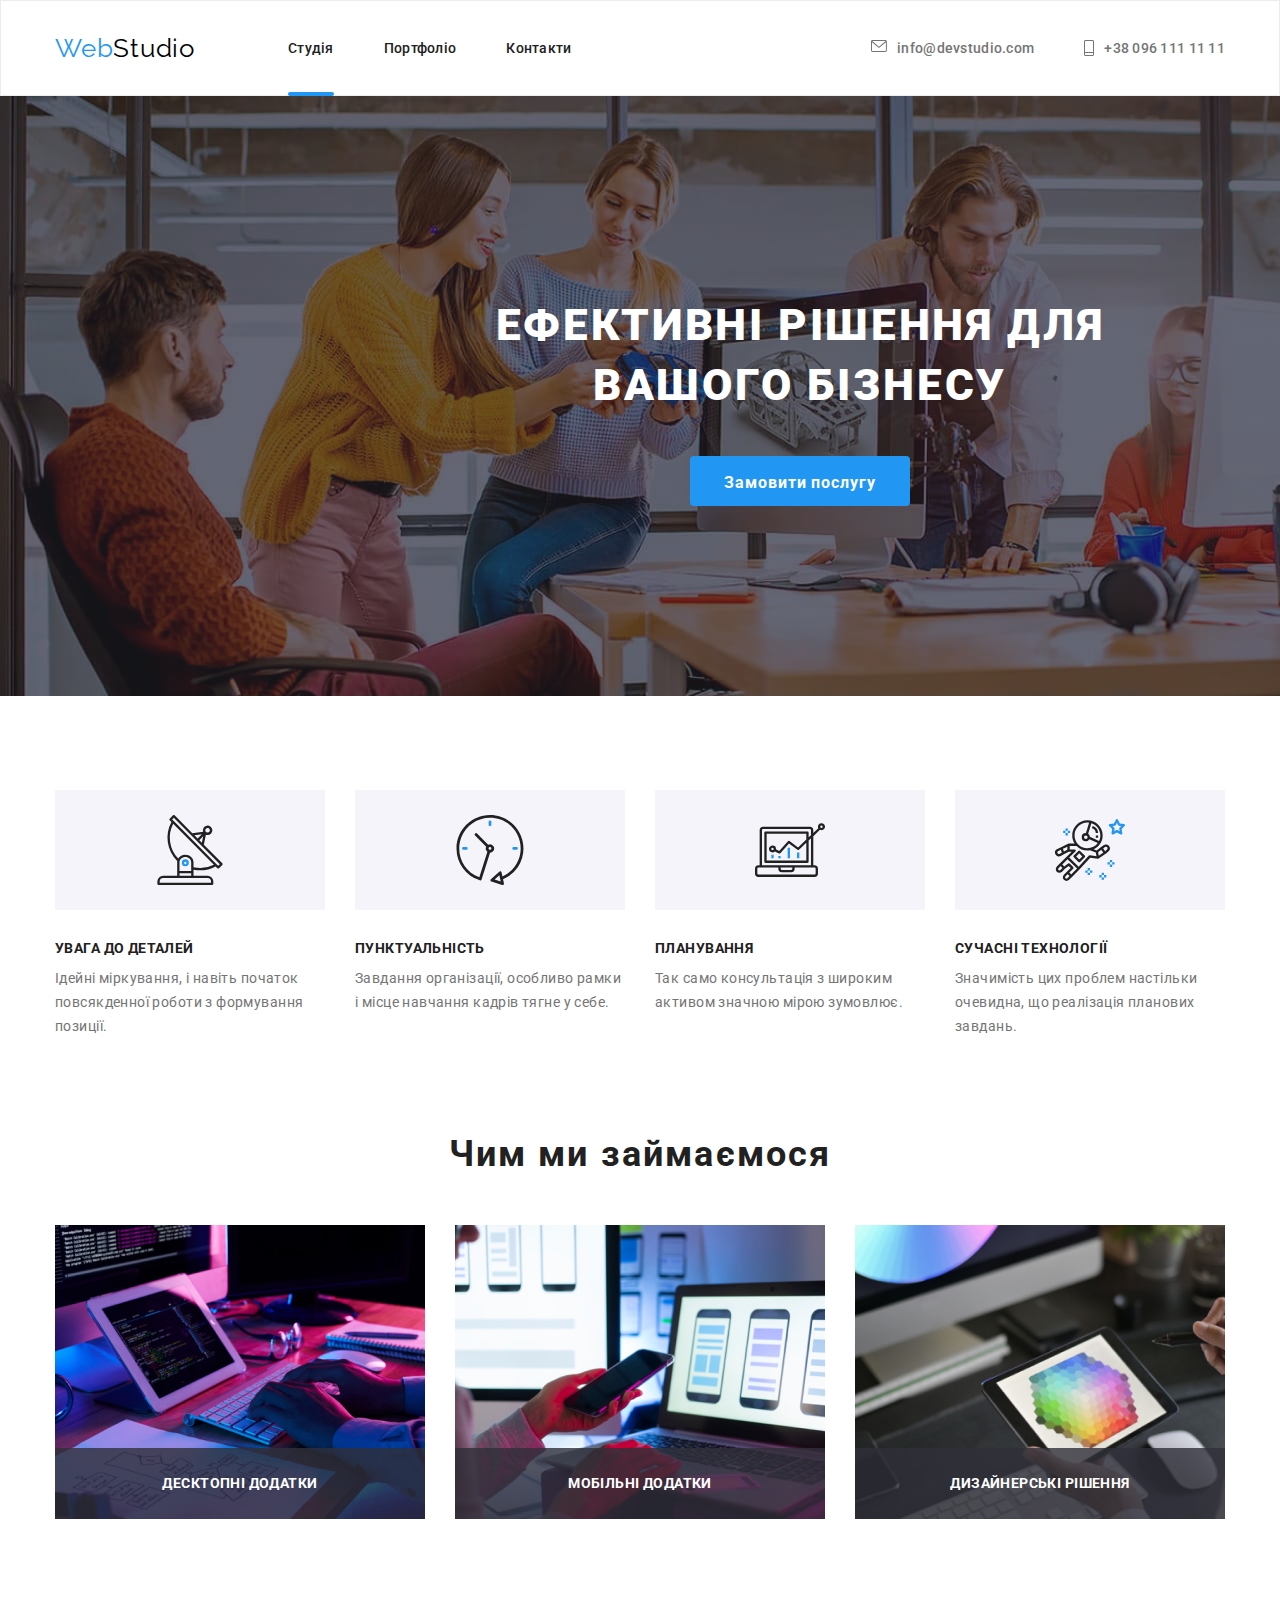
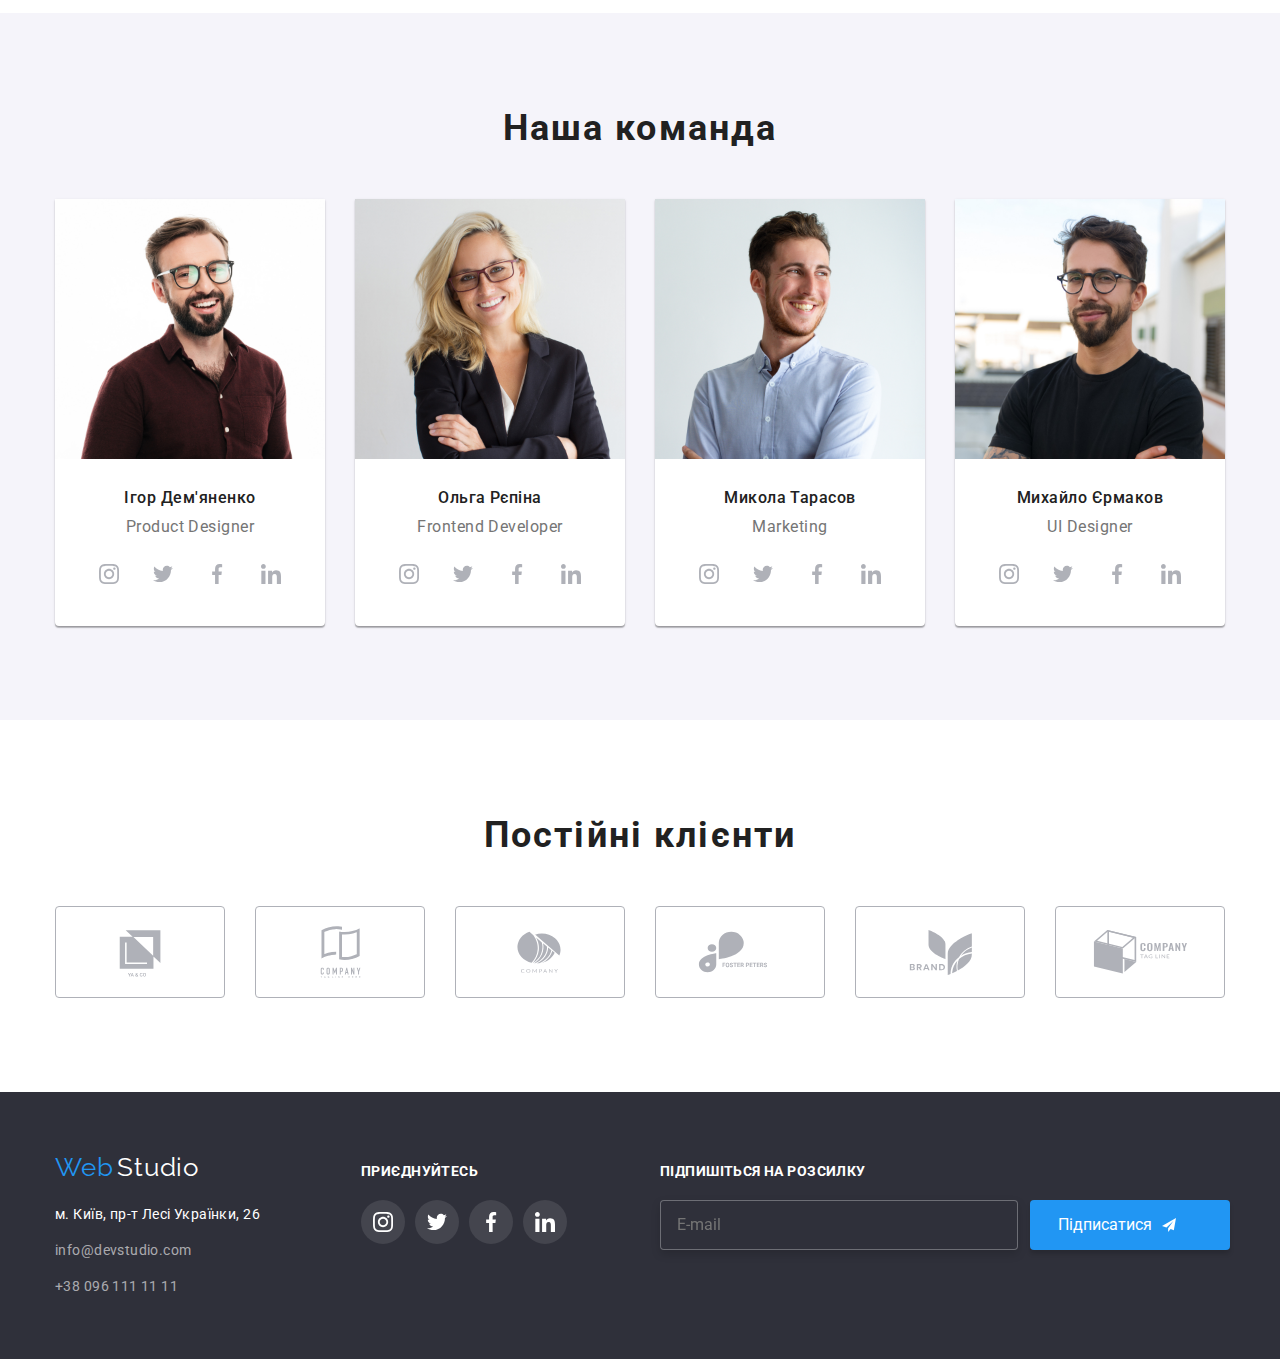
==== index.html @ b342662a "dz" ====
<!DOCTYPE html>
<html lang="uk">
<head>
    <meta charset="UTF-8">
    <meta http-equiv="X-UA-Compatible" content="IE=edge">
    <meta name="viewport" content="width=device-width, initial-scale=1.0">
    <link rel="preconnect" href="https://fonts.googleapis.com">
    <link rel="preconnect" href="https://fonts.gstatic.com" crossorigin>
    <link href="https://fonts.googleapis.com/css2?family=Raleway:wght@700&family=Roboto:wght@400;500;700;900&display=swap" rel="stylesheet">
    <link rel="stylesheet"
    href="https://cdnjs.cloudflare.com/ajax/libs/modern-normalize/1.0.0/modern-normalize.min.css"/>
    <link rel="stylesheet" href="./css/styles.css">
    <title> Document </title>
    <link rel="stylesheet" href="./css/styles.css">
</head>
<body>
    <header class="page-header">
        <div class="container">
            <div class="header-container">
        <nav class="header-nav">
        <div class="logo">
        <a href="./index.html" class="logo-w">Web</a>
        <a href="./index.html" class="logo-st">Studio</a>
        </div>

        <ul class="site-nav-list">
            <li class=""> <a href="./index.html" class="link current">Студія</a></li>
            <li> <a href="./portfolio.html" class="link">Портфоліо</a></li>
            <li> <a href="" class="link">Контакти</a></li>
        </ul>
        </nav>
        <ul class="contact-nav-list">
            <li><a href="mailto:info@devstudio.com" class="link-mail">
                <svg class="icon" width="16" height="12">
                    <use href="./images/icons.svg#mail"></use>
                </svg>
                info@devstudio.com</a>
            </li>
            <li><a href="tel:+380961111111" class="link-tel">
                <svg class="icon" width="10" height="16">
                    <use href="./images/icons.svg#tel"></use>
                </svg>
                +38 096 111 11 11 </a>
            </li>
        </ul>
        </div>
        </div>
    </header>
    <main>
        <section class="hero">
            <div class="container">      
            <h1 class="title">Ефективні рішення для вашого бізнесу</h1>  
            <button data-modal-open type="button"  class="button">Замовити послугу</button>
            </div>
        </section>
        <section class="section-features">
            <div class="container">
            <h2 class="visually-hidden"> Особливості </h2>
            <ul class="list">
                <li class="features-list icon-attention"> 
                    <h3 class="features-title ">Увага до деталей</h3>
                    <p class="features-paragraph">
                        Ідейні міркування, і навіть початок повсякденної роботи з формування позиції.
                    </p>
                </li>
                <li class="features-list icon-punctuality">
                    <h3 class="features-title">Пунктуальність</h3>
                    <p class="features-paragraph">
                        Завдання організації, особливо рамки і місце навчання кадрів тягне у себе.
                    </p>
                </li>
                <li class="features-list icon-planning"> 
                    <h3 class="features-title">Планування</h3>
                    <p class="features-paragraph">
                        Так само консультація з широким активом значною мірою зумовлює.
                    </p>
                </li>
                <li class="features-list icon-technology">
                    <h3 class="features-title">Сучасні технології</h3> 
                    <p class="features-paragraph">
                        Значимість цих проблем настільки очевидна, що реалізація планових завдань.
                    </p>
                </li>
            </ul>
            </div> 
        </section>
        <section class="section-features-title">
            <div class="container"> 
            <h2 class="section-title"> Чим ми займаємося</h2>
            <ul class="list">
                <li class="features-img">
                    <img src="./images/img1.png" alt="фото1" width="370" />
                <P class="features-text">Десктопні додатки</P>
                </li>
                <li class="features-img">
                    <img src="./images/img2.png" alt="фото2" width="370" />
                
                <P class="features-text">Мобільні додатки</P></li>
                <li class="features-img">
                    <img src="./images/img3.png" alt="фото3" width="370" />
                <P class="features-text">Дизайнерські рішення</P>                </li>
                </ul>
            </div>
        </section>
        <section class="section-team">
            <div class="container">  
            <h2 class="section-title">Наша команда</h2>
            <ul class="list">
                <li class="img-team">
                    <img src="./images/img4.jpg" alt="фото" width="270"/>
                    <div class="image">   
                        <h3 class="name-title"> Ігор Дем'яненко </h3>
                        <p class="name-paragraph">Product Designer</p>
                    </div>
                    <div>
                    <ul class="social">
                        <li class="social-item">
                            <a class="social-link link" href="#"> 
                            <svg class="social-icon" width="20" height="20">
                                <use href="./images/icons.svg#instagram"></use>
                            </svg>
                            </a>
                        </li>
                        <li class="social-item">
                            <a class="social-link link" href="#"> 
                            <svg class="social-icon" width="20" height="20">
                                <use href="./images/icons.svg#twitter"></use>
                            </svg>
                            </a>
                        </li>
                        <li class="social-item">
                            <a class="social-link link" href="#"> 
                            <svg class="social-icon" width="20" height="20">
                                <use href="./images/icons.svg#facebook"></use>
                            </svg>
                            </a>
                        </li>
                        <li class="social-item">
                            <a class="social-link link" href="#"> 
                            <svg class="social-icon" width="20" height="20">
                                <use href="./images/icons.svg#linkedin"></use>
                            </svg>
                            </a>
                        </li>
                    </ul>
                    </div>
                </li>
                <li class="img-team">
                    <img src="./images/img5.jpg" alt="фото" width="270"/>
                    <div class="image">    
                        <h3 class="name-title"> Ольга Рєпіна </h3>
                        <p class="name-paragraph">Frontend Developer</p>
                    </div>
                    <div>
                        <ul class="social">
                            <li class="social-item">
                                <a class="social-link link" href="#"> 
                                <svg class="social-icon" width="20" height="20">
                                    <use href="./images/icons.svg#instagram"></use>
                                </svg>
                                </a>
                            </li>
                            <li class="social-item">
                                <a class="social-link link" href="#"> 
                                <svg class="social-icon" width="20" height="20">
                                    <use href="./images/icons.svg#twitter"></use>
                                </svg>
                                </a>
                            </li>
                            <li class="social-item">
                                <a class="social-link link" href="#"> 
                                <svg class="social-icon" width="20" height="20">
                                    <use href="./images/icons.svg#facebook"></use>
                                </svg>
                                </a>
                            </li>
                            <li class="social-item">
                                <a class="social-link link" href="#"> 
                                <svg class="social-icon" width="20" height="20">
                                    <use href="./images/icons.svg#linkedin"></use>
                                </svg>
                                </a>
                            </li>
                        </ul>
                    </div>
                    </li>
                
                <li class="img-team">
                    <img src="./images/img6.jpg" alt="фото" width="270"/>
                    <div class="image">    
                        <h3 class="name-title"> Микола Тарасов </h3>
                        <p class="name-paragraph"> Marketing </p>
                    </div>
                    <div>
                        <ul class="social">
                            <li class="social-item">
                                <a class="social-link link" href="#"> 
                                <svg class="social-icon" width="20" height="20">
                                    <use href="./images/icons.svg#instagram"></use>
                                </svg>
                                </a>
                            </li>
                            <li class="social-item">
                                <a class="social-link link" href="#"> 
                                <svg class="social-icon" width="20" height="20">
                                    <use href="./images/icons.svg#twitter"></use>
                                </svg>
                                </a>
                            </li>
                            <li class="social-item">
                                <a class="social-link link" href="#"> 
                                <svg class="social-icon" width="20" height="20">
                                    <use href="./images/icons.svg#facebook"></use>
                                </svg>
                                </a>
                            </li>
                            <li class="social-item">
                                <a class="social-link link" href="#"> 
                                <svg class="social-icon" width="20" height="20">
                                    <use href="./images/icons.svg#linkedin"></use>
                                </svg>
                                </a>
                            </li>
                        </ul>
                    </div>
                    </li>
                
                <li class="img-team">
                    <img src="./images/img7.jpg" alt="фото" width="270"/>
                    <div class="image">     
                        <h3 class="name-title"> Михайло Єрмаков </h3>
                        <p class="name-paragraph"> UI Designer </p>
                    </div>
                    <div>
                        <ul class="social">
                            <li class="social-item">
                                <a class="social-link link" href="#"> 
                                <svg class="social-icon" width="20" height="20">
                                    <use href="./images/icons.svg#instagram"></use>
                                </svg>
                                </a>
                            </li>
                            <li class="social-item">
                                <a class="social-link link" href="#"> 
                                <svg class="social-icon" width="20" height="20">
                                    <use href="./images/icons.svg#twitter"></use>
                                </svg>
                                </a>
                            </li>
                            <li class="social-item">
                                <a class="social-link link" href="#"> 
                                <svg class="social-icon" width="20" height="20">
                                    <use href="./images/icons.svg#facebook"></use>
                                </svg>
                                </a>
                            </li>
                            <li class="social-item">
                                <a class="social-link link" href="#"> 
                                <svg class="social-icon" width="20" height="20">
                                    <use href="./images/icons.svg#linkedin"></use>
                                </svg>
                                </a>
                            </li>
                        </ul>
                    </div>
                    </li>
                
            </ul>
            </div>
        </section>
        <section class="section-client"> 
            <div class="container">
            <h2 class="section-title">Постійні клієнти</h2>
            <ul class="client-list">
                <li class="client-item"> 
                    <a class="client-link" href="#"> 
                    <svg class="client-icon" width="106" height="60"> 
                        <use href="./images/icons.svg#client1"></use>
                    </svg> 
                    </a>
                 </li>
                <li class="client-item"> 
                    <a class="client-link" href="#"> 
                    <svg class="client-icon" width="106" height="60"> 
                        <use href="./images/icons.svg#client2"></use>
                    </svg>
                    </a>
                </li>
                <li class="client-item"> 
                    <a class="client-link" href="#"> 
                    <svg class="client-icon" width="106" height="60"> 
                        <use href="./images/icons.svg#client3"></use>
                    </svg>
                    </a>
                </li>
                <li class="client-item"> 
                    <a class="client-link" href="#"> 
                    <svg class="client-icon" width="106" height="60"> 
                        <use href="./images/icons.svg#client4"></use>
                    </svg>
                    </a>
                </li>
                <li class="client-item"> 
                    <a class="client-link" href="#"> 
                    <svg class="client-icon" width="106" height="60"> 
                        <use href="./images/icons.svg#client5"></use>
                    </svg>
                    </a>
                </li>
                <li class="client-item">
                    <a class="client-link" href="#"> 
                    <svg class="client-icon" width="106" height="60"> 
                        <use href="./images/icons.svg#client6"></use>
                    </svg>
                    </a>
                </li>
            </ul>
            </div>
        </section>
        
        
    </main>
    <footer class="footer">
    <div class="footer-container container">
        <div class="info"> 
        <a href="./index.html" class="logo-w">Web</a>
        <a href="./index.html" class="logo-footer">Studio</a>
        <address>
            <ul class="footer-site-nav-list">
                <li> <a class="contact-address" href="https://goo.gl/maps/CPtrU1FHBa2aNyZL9" 
                    target="_blank" rel="noopener norewferrer nofollo">
                    м. Київ, пр-т Лесі Українки, 26</a></li>
                <li class="footer-contact"> <a class="contact" href="mailto:info@devstudio.com">info@devstudio.com </a></li>
                <li class="footer-contact"> <a class="contact" href="tel:+380961111111">+38 096 111 11 11 </a></li>
            </ul> 
        </address>
        </div> 
        <div class="footer-box">
            <h3 class="footer-title">Приєднуйтесь</h3>
            <ul class="footer-social">
                <li class="social-item">
                    <a class="footer-social-link link" href="#"> 
                    <svg class="footer-social-icon" width="20" height="20">
                        <use href="./images/icons.svg#instagram"></use>
                    </svg>
                    </a>
                </li>
                <li class="social-item">
                    <a class="footer-social-link link" href="#"> 
                    <svg class="footer-social-icon" width="20" height="20">
                        <use href="./images/icons.svg#twitter"></use>
                    </svg>
                    </a>
                </li>
                <li class="social-item">
                    <a class="footer-social-link link" href="#"> 
                    <svg class="footer-social-icon" width="20" height="20">
                        <use href="./images/icons.svg#facebook"></use>
                    </svg>
                    </a>
                </li>
                <li class="social-item">
                    <a class="footer-social-link link" href="#"> 
                    <svg class="footer-social-icon" width="20" height="20">
                        <use href="./images/icons.svg#linkedin"></use>
                    </svg>
                    </a>
                </li>
            </ul>
        </div>
    <div class="footer-shell">
        <h3 class="footer-title">Підпишіться на розсилку</h3>
        <form class="footer-form">
            <input type="email" name="user_email" class="footer-form-input" placeholder="E-mail">
            <button type="submit" class="footer-form-submit">Підписатися
                <svg class="icon-send" width="24" height="24" >
                    <use href="./images/icons.svg#icon-send"></use>
                </svg>
            </button>
        </form>
    </div>
    </div>
    </footer>
<div class="backdrop is-hidden" data-modal>
    <div class="modal">
        <button class="button-modal" type="button" data-modal-close>
            <svg class="icon-close" width="30" height="30">
            <use href="./images/icons.svg#close"></use>
            </svg>
        </button>
        <form class="modal-form" >
        <span class="feedback-form">Залиште свої дані, ми вам передзвонимо</span>
            <label class="modal-form-field"> 
                <span class="modal-form-desc">Ім'я</span>
                <span class="modal-form-wrapper">   
                <input type="text" name="user_name" class="modal-form-input" 
                required pattern="[a-zA-Zа-яА-ЯіІїЇ]+" minlength="2">
                <svg class="form-field-icon" width="18" height="18">
                    <use href="./images/icons.svg#person-form"></use> 
                </svg>
            </span>
            </label>
            <label class="modal-form-field"> 
                <span class="modal-form-desc">Телефон</span>
                <span class="modal-form-wrapper"> 
                <input type="tel" name="user_phone" class="modal-form-input" 
                required pattern="[0-9]{3}-[0-9]{3}-[0-9]{2}-[0-9]{2}"
                title="xxx-xxx-xx-xx">
                <svg class="form-field-icon" width="18" height="18">
                    <use href="./images/icons.svg#phone-form"></use> 
                </svg>
                </span>
            </label>
            <label class="modal-form-field">
                <span class="modal-form-desc">Пошта</span>
                <span class="modal-form-wrapper"> 
                <input type="email" name="user_email" class="modal-form-input">
                <svg class="form-field-icon" width="18" height="18">
                    <use href="./images/icons.svg#email-form"></use> 
                </svg>
                </span>
            </label> 
            <label class="modal-form-field">   
                <span class="modal-form-desc">Коментар</span>
                <textarea name="user_message" class="modal-form-message" 
                placeholder="Введіть текст"></textarea>
            </label> 
                <input id="accept-terms" type="checkbox" name="accept-terms" class="modal-form-check visually-hidden">
                <label for="accept-terms" class="modal-form-check-desc">Погоджуюся з розсилкою та приймаю &nbsp;<a href="" class="link-form">Умови договору</a>
                </label>
            <button type="submit" class="modal-form-submit">Відправити</button>
        </form>
    </div>
</div>

    <script src="./js/modal.js"></script>
</body>
</html>
---- css/styles.css ----
:root {
    --ptimary-text-color:#757575;
    --title-text-color:#212121;
    --accent-color: #2196F3;
    --background-header-color: #FFFFFF; 
    --logo-color: #000000; 
    --background-hero-color: #2F303A; 
    --hero-color: #FFFFFF;
    --background-features-color:#F5F5F5;
    --background-team-color:#F5F4FA;
    --icon-color:#AFB1B8;
    --header-border:#ECECEC;
    --transition-func:250ms cubic-bezier(0.4, 0, 0.2, 1);
    }
    h1, h2, h3, p {
        margin-top: 0;
    }

body {
    color:var(--ptimary-text-color);
    font-family: 'Roboto', sans-serif;
    }
.logo {
    display: flex;
    margin-right: 93px;
}    
.logo-w {
    font-family: 'Raleway', sans-serif;
    font-size: 26px;
    line-height: 1.17;
    letter-spacing: 0.03em;
    text-decoration: none;
    color: var(--accent-color); 
    }
.logo-st {
    font-family: 'Raleway', sans-serif;
    font-size: 26px;
    line-height: 1.17;
    letter-spacing: 0.03em;
    text-decoration: none;
    color:var(--logo-color);
    }
.list, .link, .link-mail, .link-tel, .site-nav-list,
.contact-nav-list, .button-list {
    display: flex;
    list-style: none;
    padding: 0;
    margin: 0;
    transition-property:color;
    transition: var(--transition-func);
    }
.link, .link-mail, .link-tel {
    text-decoration: none;
    color: inherit;
    font-weight: 500;
    font-size: 14px;
    line-height: 1.17;
    letter-spacing: 0.02em;
    }
.site-nav-list .link:hover,
.site-nav-list .link:focus {
    color: var(--accent-color); 
   
    }
.contact-nav-list .link-mail:hover,
.link-tel:hover,
.contact-nav-list .link-mail:focus,
.link-tel:focus{
    color: var(--accent-color); 
}

.link.current {
    position: relative;
    color: var(--accent-color);
}

.link.current:after {
    content: "";
    position: absolute;
    top: 52px;
    left: 0;
    background-color: var(--accent-color);
    display: block;
    width: 100%;
    height: 4px;
    border-radius: 2px;
    opacity: 1;
    transition-property: opacity;
    transition: var(--transition-func);
}
.list {
    display: flex;
    justify-content: center;
    gap: 30px;
    margin-top: 0;
    margin-bottom: 0;
}
.site-nav-list {
    display: flex;
    justify-content: center;
    flex-grow: 1;
    gap: 50px;
}
.contact-nav-list {
    display: flex;
    justify-content: flex-end;
    gap: 50px; 
}
.list-works {
    display: flex;
    flex-wrap: wrap;
    flex-basis: calc((100%-60px)/3);
    gap: 30px;
    padding: 0;
    margin: 50px 0 0 0;
    }
img {
    display: block;
    max-width: 100%;
    height: auto;
}
.page-header {
    padding: 32px 0;
    background-color:var(--background-header-color);
    border:1px solid var(--header-border);
    }
/*--------------site nav--------------*/
.site-nav-list .link {
   
    color: var(--title-text-color) ;
    }
.site-nav-list .contact-nav-list {
    display: flex;
    flex-grow: 1;
    }    
.contact-nav-list .link {
    color: var(--ptimary-text-color) ;
    }
.icon {
    fill: currentColor;
    margin-right: 10px;
}
/*-----------hero-------------*/
.header-nav {
    display: flex;
    justify-content: space-between;
    align-items: center;
}
.header-container {
    display: flex;
    justify-content: space-between;
    flex-grow: 1;
    align-items: center;
}
.container {
    width: 1200px;
    margin-left: auto;
    margin-right: auto;
    margin-top: 0;
    margin-bottom: 0;
    padding: 0 15px 0 15px;
}
.container-portfolio {
    width: 1200px;
    margin-left: auto;
    margin-right: auto;
    margin-top: 0;
    margin-bottom: 0;
    padding: 0 15px 0 15px;
}  

.hero {
    padding: 200px 0;
    background-color: var(--background-hero-color);
    color: var(--hero-color);
    text-transform: uppercase;
    text-align: center;
    width: 1600px;
    height: 600px;
    margin-left: auto;
    margin-right: auto;
    background-image: linear-gradient(to right,
    rgba(47, 48, 58, 0.4), rgba(47, 48, 58, 0.4)),
    url("../images/Img\ \(1\).jpg");
    }
.title {
    margin-top: 0;
    margin-bottom: 0;
    margin-left: auto;
    margin-right: auto;
    
    width: 696px;
    font-weight: 900;
    font-size: 44px;
    line-height: 1.36;
    letter-spacing: 0.06em;
    }
.features-img {
    position: relative;
}
.features-text {
    position: absolute;
    bottom: 0;
    margin: 0;
    padding: 27px 0;
    text-align: center;
    text-transform: uppercase;
    color: var(--hero-color);
    background-color: rgba(47, 48, 58, 0.8);
    width: 100%;
    
    font-weight: 700;
    font-size: 14px;
    line-height: 1.172;
    letter-spacing: 0.03em;
}  
.button {
    margin-top: 40px;
    border: 2px solid transparent;
    background-color: var(--accent-color);
    color: var(--hero-color);
    cursor: pointer;
    font-family: inherit;
    font-weight: 700;
    font-size: 16px;
    line-height: 1.88;
    letter-spacing: 0.06em;
    border-radius: 4px;
    padding: 10px 32px;
    min-width: 216px;
    height: 50px;
    }
.button-list {
    display: flex;
    justify-content: center;
    gap: 8px;
    margin-top: 0;
    margin-bottom: 0;
    }
.button-filter {
    
    margin: 0;
    padding: 6px 22px;
    min-width: 73px;
    background-color: var(--background-team-color);
    color: var(--title-text-color);
    border: 2px solid transparent;
    border-radius: 4px;
    cursor: pointer;
    font-family: inherit;
    font-weight: 500;
    font-size: 16px;
    line-height: 1.62; 
    letter-spacing: 0.03em; 
    transition-property: box-shadow, color, background-color;
    transition: var(--transition-func);

}   
.button-filter:hover, .button-filter:focus {
    box-shadow: 0px 3px 1px rgba(0, 0, 0, 0.1), 0px 1px 2px rgba(0, 0, 0, 0.08), 0px 2px 2px rgba(0, 0, 0, 0.12);
    border-radius: 4px;
    background-color: var(--accent-color);
    color: var(--hero-color);
}
.section-title {
    margin-bottom: 50px;
    color: var(--title-text-color);
    text-align: center;
    font-size: 36px;
    line-height: 1.17;
    letter-spacing: 0.06em;
   
    }
.section-features {
    margin: 0;
    padding: 94px 0;
  
    }
.section-features-title{
    margin: 0;
    padding: 0 0 94px 0;
   
}   
.features-title {
    margin-bottom: 0;
    color: var(--title-text-color);
    text-transform: uppercase;
    font-size: 14px;
    line-height: 1.17;
    letter-spacing: 0.03em;
    }
.features-list {
    width: 270px;
}

.features-list::before {
    display: block;
    content: "";
    height: 120px;
    margin-bottom: 30px;
    background-repeat: no-repeat;
    background-position: center;
    background-color:var(--background-team-color);
}
.icon-attention::before {
    background-image: url(../images/antenna.svg);  
}
.icon-punctuality::before {
    background-image: url(../images/clock.svg);  
}
.icon-planning::before {
    background-image: url(../images/diagram.svg);  
}
.icon-technology::before {
    background-image: url(../images/astronaut.svg);   
}
.features-paragraph {
    margin-top: 10px;
    margin-bottom: 0;
    font-size: 14px;
    line-height: 1.71;
    letter-spacing: 0.03em;
 }
.section-team {
    margin: 0;
    padding: 94px 0;
    background-color: var(--background-team-color);
 }
 .section-client {
    margin: 0;
    padding: 94px 0;
       
 }
 .img-team {
    background-color: var(--hero-color);
    box-shadow: 0px 1px 3px rgba(0, 0, 0, 0.12), 0px 1px 1px rgba(0, 0, 0, 0.14), 0px 2px 1px rgba(0, 0, 0, 0.2);
    border-radius: 0px 0px 4px 4px;
 }
.name-title {
    display: flex;
    justify-content: center;
    margin-top: 30px;
    margin-bottom: 0;
    color: var(--title-text-color);
    font-weight: 500;
    font-size: 16px;
    line-height: 1.17;
    letter-spacing: 0.03em;
    }
.name-paragraph {
    display: flex;
    justify-content: center;
    margin-top: 10px;
    margin-bottom: 0;
    font-size: 16px;
    line-height: 1.17;
    letter-spacing: 0.03em;
    }
.social {
    display: flex;
    padding: 16px 32px 30px 32px;
    gap: 10px;
    margin: 0;
    list-style: none;
}
.footer-social {
    list-style: none;
    display: flex; 
}
.social-icon .footer-social-icon {
    fill: currentColor;
}
.social-link:hover, .social-link:focus,
.footer-social-link:hover, .footer-social-link:focus {
    fill: var(--hero-color);
    background-color: var(--accent-color);
}
.social-link {
    display: flex;
    align-items: center;
    justify-content: center;
    width: 44px;
    height: 44px;
    background-color: var(--background-header-color);
    fill: var(--icon-color);
    border-radius: 50%;
    transition-property: fill, background-color;
    transition: var(--transition-func);
}
.client-list {
    display: flex;
    justify-content: center;
    align-items: center;
    list-style: none;
    margin: 0;
    padding: 0;
    gap: 30px;
}
.client-link {
    display: inline-block;
    padding: 16px 32px;
    width: 170px;
    height: 92px;
    border: 1px solid #AFB1B8;
    border-radius: 4px;
    fill:var(--icon-color) ;
    transition-property: fill;
    transition: var(--transition-func);
}
.client-link:hover, .client-link:focus {
    fill:var(--accent-color);
    border-color: var(--accent-color);
}
.client-icon {
    width: 106px; 
    height: 60px; 
 }
/*---------portfolio--------*/  
.section-portfolio {
    padding: 94px 0;
}
.works:hover {
    box-shadow: 0px 1px 1px rgba(0, 0, 0, 0.12), 0px 4px 4px rgba(0, 0, 0, 0.06), 1px 4px 6px rgba(0, 0, 0, 0.16);
}
.works {
    background:var(--hero-color);  
    border: 1px solid #EEEEEE;
    list-style: none;
    flex-basis: calc((100% - 60px) / 3);
    transition: box-shadow; 
    transition: var(--transition-func);
    
}
.works-img {
    position: relative; 
    overflow: hidden;
}
.works:hover .works-overlay{
    transform: translateY(0);
}
.works-overlay {
    position: absolute;
    top: 0;
    left: 0;
    transform: translateY(101%);
    transition: transform; 
    transition: var(--transition-func);
    width: 100%;
    height: 100%;
    padding: 63px 24px;
    color: var(--hero-color);
    background-color:rgba(33, 150, 243, 0.9);
    font-weight: 400;
    font-size: 18px;
    line-height: 1.556;
    letter-spacing: 0.03em;
}

.works-title {
    padding: 20px 24px;
}
.portfolio-title {
    margin: 0;
    color: var(--title-text-color);
    font-size: 18px;
    line-height: 2;
    letter-spacing: 0.06em;
    }
.portfolio-paragraph {
    margin-top: 4px;
    margin-bottom: 0;
    color: var(--ptimary-text-color);
    font-size: 16px;
    line-height: 1.88; 
    letter-spacing: 0.03em;
}

/*---------footer-----------*/
.footer {
    background-color: var(--background-hero-color);
    padding: 60px 0;
}
.footer-container {
    width: 1200px;
    display: flex;
    align-items: baseline;
    margin: auto;
}
.info {
    min-width: 236px;
    margin-right: 70px;
}
.logo-footer {
    font-family: 'Raleway', sans-serif;
    font-size: 26px;
    line-height: 1.17;
    letter-spacing: 0.03em;
    text-decoration: none;
    color:var(--hero-color);
    }
.footer-site-nav-list {
    list-style: none;
    padding: 20px 0 0 0;
    margin: 0; 
}
.footer-title {
    padding-top: 0;
    margin-bottom: 0;
    color: var(--background-header-color);
    text-transform: uppercase;
    font-size: 14px;
    line-height: 1.17;
    letter-spacing: 0.03em;
    }
.footer-social-link {
    display: flex;
    align-items: center;
    justify-content: center;
    width: 44px;
    height: 44px;
    background-color: rgba(255, 255, 255, 0.1);
    fill: var(--background-header-color);
    border-radius: 50%;
    padding: 0;
    transition-property: fill, background-color;
    transition: var(--transition-func);
}
.footer-social {
    display: flex;
    gap: 10px;
    padding: 0;
    margin: 20px 0 0 0;
}
.contact {
    font-style: normal;
    text-decoration: none;
    color:rgba(255, 255, 255, 0.6);
    font-size: 14px;
    line-height: 1.71;
    letter-spacing: 0.03em;
}
.footer-contact {
    margin-top: 12px;
}
.contact-address {
    font-style: normal;
    text-decoration: none;
    color:var(--hero-color);
    font-size: 14px;
    line-height: 1.71;
    letter-spacing: 0.03em;
}
.footer-shell {
    margin-left: 93px;
}
.footer-form {
    display: flex;
    margin-top: 20px;
}

.footer-form-input{
    width: 358px;
    height: 50px;
    padding-left: 16px;
    margin-right: 12px;
    border-radius: 4px;
    color: var(--hero-color);
    border: 1px solid rgba(255, 255, 255, 0.3);
    filter: drop-shadow(0px 4px 4px rgba(0, 0, 0, 0.15));
    transition: border-color var(--transition-func);
    background-color: var(--background-hero-color);
}
.footer-form-input:focus {
    outline: none;
    border-color: var(--accent-color);
}
.footer-form-submit {
    display: flex;
    align-items: center;
    text-align: center;
    padding-left: 28px;
    width: 200px;
    height: 50px;
    color: var(--hero-color);
    background:var(--accent-color);
    border: var(--accent-color);
    box-shadow: 0px 4px 4px rgba(0, 0, 0, 0.15);
    border-radius: 4px;
    cursor: pointer;
}
.icon-send {
    padding-left: 10px;
}
.visually-hidden {
      position: absolute;
      white-space: nowrap;
      width: 1px;
      height: 1px;
      overflow: hidden;
      border: 0;
      padding: 0;
      clip: rect(0 0 0 0);
      clip-path: inset(50%);
      margin: -1px;
  }
  /*-------modal--------*/
.backdrop {
    position: fixed;
    top: 0;
    left: 0;
    width: 100%;
    height: 100%;
    background-color: rgba(0, 0, 0, 0.2);
    opacity: 1;
    transition-property: visibility opacity;
    transition: var(--transition-func);
}
.button-modal {
    position: absolute;
    top: 0;
    right: 0;
    padding: 0;
    margin: 0;
    border: 0;
 }
.icon-close {
    background: var(--hero-color);
}
.modal {
    width: 100%;
    max-width: 528px;
    height: 100%;
    max-height: 581px;
    position: absolute;
    top: 50%;
    left: 50%;
    padding: 40px;
    transform: translate(-50%, -50%) scale(100%) ;
    background-color: var(--hero-color);
    box-shadow: 0px 1px 3px rgba(0, 0, 0, 0.12), 0px 1px 1px rgba(0, 0, 0, 0.14), 0px 2px 1px rgba(0, 0, 0, 0.2);
    border-radius: 4px;
    transition-property: transform opaciti ;
    transition-duration: 1000ms;
    transition-timing-function: cubic-bezier(0.4, 0, 0.2, 1);
   
}
.backdrop.is-hidden .modal {
    transform: translate(-50%, -50%) scale(0%);

}
.backdrop.is-hidden {
    visibility: hidden;
    opacity: 1;
    pointer-events: none;
    transition: opaciti;
}
.modal-form {
    display: flex;
    flex-direction: column;
}
.feedback-form {
    font-weight: 700;
    font-size: 20px;
    line-height: 1.15;
    letter-spacing: 0.03em;
    color:var(--title-text-color);
}
.modal-form-field {
    margin-bottom: 10px;
}
.modal-form-desc {
    display: block;
    margin-bottom: 4px;
    font-size: 12px;
    line-height: 1.167;
    letter-spacing: 0.01em;
    color: var(--ptimary-text-color)

}
.modal-form-input {
    width: 100%;
    height: 40px;
    border: 1px solid rgba(33, 33, 33, 0.2);
    border-radius: 4px;
    padding-left: 42px;
    transition: border-color var(--transition-func);
}
.modal-form-input:focus {
    outline: none;
    border-color: var(--accent-color);
}
.modal-form-input:focus + .form-field-icon {
    fill: var(--accent-color);
}
.modal-form-wrapper {
    display: block;
    position: relative;
     
}
.form-field-icon {
    position: absolute;
    top: 50%;
    left: 12px;
    transform: translateY(-50%);
    transition: fill var(--transition-func);
}
.modal-form-message {
    resize: none;
    width: 100%;
    height: 120px;
    padding: 12px 16px;
    transition: border-color var(--transition-func);
    border: 1px solid rgba(33, 33, 33, 0.2);
    border-radius: 4px;
}
.modal-form-message::placeholder{
    font-size: 12px;
    line-height: 1.167;
    letter-spacing: 0.01em;
    color: rgba(117, 117, 117, 0.5);
}

.modal-form-message:focus {
    outline: none;
    border-color: var(--accent-color);
}
.modal-form-check-desc::before{
    display: block;
    content: "";
    margin-right: 8px;
    width: 16px;
    height: 15px;
    border: 1px solid var(--title-text-color);
    cursor: pointer;
    border-radius: 2px;
}
.modal-form-check:checked + .modal-form-check-desc::before {
background-image: url(../images/icon-check.svg);
}
.modal-form-check:focus + .modal-form-check-desc::before {
outline: var(--accent-color);
}
.modal-form-check-desc {
    display:flex;
    align-items: center;
    font-size: 14px;
    line-height: 1.714;
    letter-spacing: 0.03em;
    color: var(--ptimary-text-color);  
    margin-bottom: 30px;
}
.modal-form-submit {
    display: block;
    padding: 0;
    margin-left: auto;
    margin-right: auto;
    width: 200px;
    height: 50px;
    color: var(--hero-color);
    background:var(--accent-color);
    border: var(--accent-color);
    box-shadow: 0px 4px 4px rgba(0, 0, 0, 0.15);
    border-radius: 4px;
    cursor: pointer;
}
.link-form{
    color: var(--accent-color);
}
---- css/styles.css ----
:root {
    --ptimary-text-color:#757575;
    --title-text-color:#212121;
    --accent-color: #2196F3;
    --background-header-color: #FFFFFF; 
    --logo-color: #000000; 
    --background-hero-color: #2F303A; 
    --hero-color: #FFFFFF;
    --background-features-color:#F5F5F5;
    --background-team-color:#F5F4FA;
    --icon-color:#AFB1B8;
    --header-border:#ECECEC;
    --transition-func:250ms cubic-bezier(0.4, 0, 0.2, 1);
    }
    h1, h2, h3, p {
        margin-top: 0;
    }

body {
    color:var(--ptimary-text-color);
    font-family: 'Roboto', sans-serif;
    }
.logo {
    display: flex;
    margin-right: 93px;
}    
.logo-w {
    font-family: 'Raleway', sans-serif;
    font-size: 26px;
    line-height: 1.17;
    letter-spacing: 0.03em;
    text-decoration: none;
    color: var(--accent-color); 
    }
.logo-st {
    font-family: 'Raleway', sans-serif;
    font-size: 26px;
    line-height: 1.17;
    letter-spacing: 0.03em;
    text-decoration: none;
    color:var(--logo-color);
    }
.list, .link, .link-mail, .link-tel, .site-nav-list,
.contact-nav-list, .button-list {
    display: flex;
    list-style: none;
    padding: 0;
    margin: 0;
    transition-property:color;
    transition: var(--transition-func);
    }
.link, .link-mail, .link-tel {
    text-decoration: none;
    color: inherit;
    font-weight: 500;
    font-size: 14px;
    line-height: 1.17;
    letter-spacing: 0.02em;
    }
.site-nav-list .link:hover,
.site-nav-list .link:focus {
    color: var(--accent-color); 
   
    }
.contact-nav-list .link-mail:hover,
.link-tel:hover,
.contact-nav-list .link-mail:focus,
.link-tel:focus{
    color: var(--accent-color); 
}

.link.current {
    position: relative;
    color: var(--accent-color);
}

.link.current:after {
    content: "";
    position: absolute;
    top: 52px;
    left: 0;
    background-color: var(--accent-color);
    display: block;
    width: 100%;
    height: 4px;
    border-radius: 2px;
    opacity: 1;
    transition-property: opacity;
    transition: var(--transition-func);
}
.list {
    display: flex;
    justify-content: center;
    gap: 30px;
    margin-top: 0;
    margin-bottom: 0;
}
.site-nav-list {
    display: flex;
    justify-content: center;
    flex-grow: 1;
    gap: 50px;
}
.contact-nav-list {
    display: flex;
    justify-content: flex-end;
    gap: 50px; 
}
.list-works {
    display: flex;
    flex-wrap: wrap;
    flex-basis: calc((100%-60px)/3);
    gap: 30px;
    padding: 0;
    margin: 50px 0 0 0;
    }
img {
    display: block;
    max-width: 100%;
    height: auto;
}
.page-header {
    padding: 32px 0;
    background-color:var(--background-header-color);
    border:1px solid var(--header-border);
    }
/*--------------site nav--------------*/
.site-nav-list .link {
   
    color: var(--title-text-color) ;
    }
.site-nav-list .contact-nav-list {
    display: flex;
    flex-grow: 1;
    }    
.contact-nav-list .link {
    color: var(--ptimary-text-color) ;
    }
.icon {
    fill: currentColor;
    margin-right: 10px;
}
/*-----------hero-------------*/
.header-nav {
    display: flex;
    justify-content: space-between;
    align-items: center;
}
.header-container {
    display: flex;
    justify-content: space-between;
    flex-grow: 1;
    align-items: center;
}
.container {
    width: 1200px;
    margin-left: auto;
    margin-right: auto;
    margin-top: 0;
    margin-bottom: 0;
    padding: 0 15px 0 15px;
}
.container-portfolio {
    width: 1200px;
    margin-left: auto;
    margin-right: auto;
    margin-top: 0;
    margin-bottom: 0;
    padding: 0 15px 0 15px;
}  

.hero {
    padding: 200px 0;
    background-color: var(--background-hero-color);
    color: var(--hero-color);
    text-transform: uppercase;
    text-align: center;
    width: 1600px;
    height: 600px;
    margin-left: auto;
    margin-right: auto;
    background-image: linear-gradient(to right,
    rgba(47, 48, 58, 0.4), rgba(47, 48, 58, 0.4)),
    url("../images/Img\ \(1\).jpg");
    }
.title {
    margin-top: 0;
    margin-bottom: 0;
    margin-left: auto;
    margin-right: auto;
    
    width: 696px;
    font-weight: 900;
    font-size: 44px;
    line-height: 1.36;
    letter-spacing: 0.06em;
    }
.features-img {
    position: relative;
}
.features-text {
    position: absolute;
    bottom: 0;
    margin: 0;
    padding: 27px 0;
    text-align: center;
    text-transform: uppercase;
    color: var(--hero-color);
    background-color: rgba(47, 48, 58, 0.8);
    width: 100%;
    
    font-weight: 700;
    font-size: 14px;
    line-height: 1.172;
    letter-spacing: 0.03em;
}  
.button {
    margin-top: 40px;
    border: 2px solid transparent;
    background-color: var(--accent-color);
    color: var(--hero-color);
    cursor: pointer;
    font-family: inherit;
    font-weight: 700;
    font-size: 16px;
    line-height: 1.88;
    letter-spacing: 0.06em;
    border-radius: 4px;
    padding: 10px 32px;
    min-width: 216px;
    height: 50px;
    }
.button-list {
    display: flex;
    justify-content: center;
    gap: 8px;
    margin-top: 0;
    margin-bottom: 0;
    }
.button-filter {
    
    margin: 0;
    padding: 6px 22px;
    min-width: 73px;
    background-color: var(--background-team-color);
    color: var(--title-text-color);
    border: 2px solid transparent;
    border-radius: 4px;
    cursor: pointer;
    font-family: inherit;
    font-weight: 500;
    font-size: 16px;
    line-height: 1.62; 
    letter-spacing: 0.03em; 
    transition-property: box-shadow, color, background-color;
    transition: var(--transition-func);

}   
.button-filter:hover, .button-filter:focus {
    box-shadow: 0px 3px 1px rgba(0, 0, 0, 0.1), 0px 1px 2px rgba(0, 0, 0, 0.08), 0px 2px 2px rgba(0, 0, 0, 0.12);
    border-radius: 4px;
    background-color: var(--accent-color);
    color: var(--hero-color);
}
.section-title {
    margin-bottom: 50px;
    color: var(--title-text-color);
    text-align: center;
    font-size: 36px;
    line-height: 1.17;
    letter-spacing: 0.06em;
   
    }
.section-features {
    margin: 0;
    padding: 94px 0;
  
    }
.section-features-title{
    margin: 0;
    padding: 0 0 94px 0;
   
}   
.features-title {
    margin-bottom: 0;
    color: var(--title-text-color);
    text-transform: uppercase;
    font-size: 14px;
    line-height: 1.17;
    letter-spacing: 0.03em;
    }
.features-list {
    width: 270px;
}

.features-list::before {
    display: block;
    content: "";
    height: 120px;
    margin-bottom: 30px;
    background-repeat: no-repeat;
    background-position: center;
    background-color:var(--background-team-color);
}
.icon-attention::before {
    background-image: url(../images/antenna.svg);  
}
.icon-punctuality::before {
    background-image: url(../images/clock.svg);  
}
.icon-planning::before {
    background-image: url(../images/diagram.svg);  
}
.icon-technology::before {
    background-image: url(../images/astronaut.svg);   
}
.features-paragraph {
    margin-top: 10px;
    margin-bottom: 0;
    font-size: 14px;
    line-height: 1.71;
    letter-spacing: 0.03em;
 }
.section-team {
    margin: 0;
    padding: 94px 0;
    background-color: var(--background-team-color);
 }
 .section-client {
    margin: 0;
    padding: 94px 0;
       
 }
 .img-team {
    background-color: var(--hero-color);
    box-shadow: 0px 1px 3px rgba(0, 0, 0, 0.12), 0px 1px 1px rgba(0, 0, 0, 0.14), 0px 2px 1px rgba(0, 0, 0, 0.2);
    border-radius: 0px 0px 4px 4px;
 }
.name-title {
    display: flex;
    justify-content: center;
    margin-top: 30px;
    margin-bottom: 0;
    color: var(--title-text-color);
    font-weight: 500;
    font-size: 16px;
    line-height: 1.17;
    letter-spacing: 0.03em;
    }
.name-paragraph {
    display: flex;
    justify-content: center;
    margin-top: 10px;
    margin-bottom: 0;
    font-size: 16px;
    line-height: 1.17;
    letter-spacing: 0.03em;
    }
.social {
    display: flex;
    padding: 16px 32px 30px 32px;
    gap: 10px;
    margin: 0;
    list-style: none;
}
.footer-social {
    list-style: none;
    display: flex; 
}
.social-icon .footer-social-icon {
    fill: currentColor;
}
.social-link:hover, .social-link:focus,
.footer-social-link:hover, .footer-social-link:focus {
    fill: var(--hero-color);
    background-color: var(--accent-color);
}
.social-link {
    display: flex;
    align-items: center;
    justify-content: center;
    width: 44px;
    height: 44px;
    background-color: var(--background-header-color);
    fill: var(--icon-color);
    border-radius: 50%;
    transition-property: fill, background-color;
    transition: var(--transition-func);
}
.client-list {
    display: flex;
    justify-content: center;
    align-items: center;
    list-style: none;
    margin: 0;
    padding: 0;
    gap: 30px;
}
.client-link {
    display: inline-block;
    padding: 16px 32px;
    width: 170px;
    height: 92px;
    border: 1px solid #AFB1B8;
    border-radius: 4px;
    fill:var(--icon-color) ;
    transition-property: fill;
    transition: var(--transition-func);
}
.client-link:hover, .client-link:focus {
    fill:var(--accent-color);
    border-color: var(--accent-color);
}
.client-icon {
    width: 106px; 
    height: 60px; 
 }
/*---------portfolio--------*/  
.section-portfolio {
    padding: 94px 0;
}
.works:hover {
    box-shadow: 0px 1px 1px rgba(0, 0, 0, 0.12), 0px 4px 4px rgba(0, 0, 0, 0.06), 1px 4px 6px rgba(0, 0, 0, 0.16);
}
.works {
    background:var(--hero-color);  
    border: 1px solid #EEEEEE;
    list-style: none;
    flex-basis: calc((100% - 60px) / 3);
    transition: box-shadow; 
    transition: var(--transition-func);
    
}
.works-img {
    position: relative; 
    overflow: hidden;
}
.works:hover .works-overlay{
    transform: translateY(0);
}
.works-overlay {
    position: absolute;
    top: 0;
    left: 0;
    transform: translateY(101%);
    transition: transform; 
    transition: var(--transition-func);
    width: 100%;
    height: 100%;
    padding: 63px 24px;
    color: var(--hero-color);
    background-color:rgba(33, 150, 243, 0.9);
    font-weight: 400;
    font-size: 18px;
    line-height: 1.556;
    letter-spacing: 0.03em;
}

.works-title {
    padding: 20px 24px;
}
.portfolio-title {
    margin: 0;
    color: var(--title-text-color);
    font-size: 18px;
    line-height: 2;
    letter-spacing: 0.06em;
    }
.portfolio-paragraph {
    margin-top: 4px;
    margin-bottom: 0;
    color: var(--ptimary-text-color);
    font-size: 16px;
    line-height: 1.88; 
    letter-spacing: 0.03em;
}

/*---------footer-----------*/
.footer {
    background-color: var(--background-hero-color);
    padding: 60px 0;
}
.footer-container {
    width: 1200px;
    display: flex;
    align-items: baseline;
    margin: auto;
}
.info {
    min-width: 236px;
    margin-right: 70px;
}
.logo-footer {
    font-family: 'Raleway', sans-serif;
    font-size: 26px;
    line-height: 1.17;
    letter-spacing: 0.03em;
    text-decoration: none;
    color:var(--hero-color);
    }
.footer-site-nav-list {
    list-style: none;
    padding: 20px 0 0 0;
    margin: 0; 
}
.footer-title {
    padding-top: 0;
    margin-bottom: 0;
    color: var(--background-header-color);
    text-transform: uppercase;
    font-size: 14px;
    line-height: 1.17;
    letter-spacing: 0.03em;
    }
.footer-social-link {
    display: flex;
    align-items: center;
    justify-content: center;
    width: 44px;
    height: 44px;
    background-color: rgba(255, 255, 255, 0.1);
    fill: var(--background-header-color);
    border-radius: 50%;
    padding: 0;
    transition-property: fill, background-color;
    transition: var(--transition-func);
}
.footer-social {
    display: flex;
    gap: 10px;
    padding: 0;
    margin: 20px 0 0 0;
}
.contact {
    font-style: normal;
    text-decoration: none;
    color:rgba(255, 255, 255, 0.6);
    font-size: 14px;
    line-height: 1.71;
    letter-spacing: 0.03em;
}
.footer-contact {
    margin-top: 12px;
}
.contact-address {
    font-style: normal;
    text-decoration: none;
    color:var(--hero-color);
    font-size: 14px;
    line-height: 1.71;
    letter-spacing: 0.03em;
}
.footer-shell {
    margin-left: 93px;
}
.footer-form {
    display: flex;
    margin-top: 20px;
}

.footer-form-input{
    width: 358px;
    height: 50px;
    padding-left: 16px;
    margin-right: 12px;
    border-radius: 4px;
    color: var(--hero-color);
    border: 1px solid rgba(255, 255, 255, 0.3);
    filter: drop-shadow(0px 4px 4px rgba(0, 0, 0, 0.15));
    transition: border-color var(--transition-func);
    background-color: var(--background-hero-color);
}
.footer-form-input:focus {
    outline: none;
    border-color: var(--accent-color);
}
.footer-form-submit {
    display: flex;
    align-items: center;
    text-align: center;
    padding-left: 28px;
    width: 200px;
    height: 50px;
    color: var(--hero-color);
    background:var(--accent-color);
    border: var(--accent-color);
    box-shadow: 0px 4px 4px rgba(0, 0, 0, 0.15);
    border-radius: 4px;
    cursor: pointer;
}
.icon-send {
    padding-left: 10px;
}
.visually-hidden {
      position: absolute;
      white-space: nowrap;
      width: 1px;
      height: 1px;
      overflow: hidden;
      border: 0;
      padding: 0;
      clip: rect(0 0 0 0);
      clip-path: inset(50%);
      margin: -1px;
  }
  /*-------modal--------*/
.backdrop {
    position: fixed;
    top: 0;
    left: 0;
    width: 100%;
    height: 100%;
    background-color: rgba(0, 0, 0, 0.2);
    opacity: 1;
    transition-property: visibility opacity;
    transition: var(--transition-func);
}
.button-modal {
    position: absolute;
    top: 0;
    right: 0;
    padding: 0;
    margin: 0;
    border: 0;
 }
.icon-close {
    background: var(--hero-color);
}
.modal {
    width: 100%;
    max-width: 528px;
    height: 100%;
    max-height: 581px;
    position: absolute;
    top: 50%;
    left: 50%;
    padding: 40px;
    transform: translate(-50%, -50%) scale(100%) ;
    background-color: var(--hero-color);
    box-shadow: 0px 1px 3px rgba(0, 0, 0, 0.12), 0px 1px 1px rgba(0, 0, 0, 0.14), 0px 2px 1px rgba(0, 0, 0, 0.2);
    border-radius: 4px;
    transition-property: transform opaciti ;
    transition-duration: 1000ms;
    transition-timing-function: cubic-bezier(0.4, 0, 0.2, 1);
   
}
.backdrop.is-hidden .modal {
    transform: translate(-50%, -50%) scale(0%);

}
.backdrop.is-hidden {
    visibility: hidden;
    opacity: 1;
    pointer-events: none;
    transition: opaciti;
}
.modal-form {
    display: flex;
    flex-direction: column;
}
.feedback-form {
    font-weight: 700;
    font-size: 20px;
    line-height: 1.15;
    letter-spacing: 0.03em;
    color:var(--title-text-color);
}
.modal-form-field {
    margin-bottom: 10px;
}
.modal-form-desc {
    display: block;
    margin-bottom: 4px;
    font-size: 12px;
    line-height: 1.167;
    letter-spacing: 0.01em;
    color: var(--ptimary-text-color)

}
.modal-form-input {
    width: 100%;
    height: 40px;
    border: 1px solid rgba(33, 33, 33, 0.2);
    border-radius: 4px;
    padding-left: 42px;
    transition: border-color var(--transition-func);
}
.modal-form-input:focus {
    outline: none;
    border-color: var(--accent-color);
}
.modal-form-input:focus + .form-field-icon {
    fill: var(--accent-color);
}
.modal-form-wrapper {
    display: block;
    position: relative;
     
}
.form-field-icon {
    position: absolute;
    top: 50%;
    left: 12px;
    transform: translateY(-50%);
    transition: fill var(--transition-func);
}
.modal-form-message {
    resize: none;
    width: 100%;
    height: 120px;
    padding: 12px 16px;
    transition: border-color var(--transition-func);
    border: 1px solid rgba(33, 33, 33, 0.2);
    border-radius: 4px;
}
.modal-form-message::placeholder{
    font-size: 12px;
    line-height: 1.167;
    letter-spacing: 0.01em;
    color: rgba(117, 117, 117, 0.5);
}

.modal-form-message:focus {
    outline: none;
    border-color: var(--accent-color);
}
.modal-form-check-desc::before{
    display: block;
    content: "";
    margin-right: 8px;
    width: 16px;
    height: 15px;
    border: 1px solid var(--title-text-color);
    cursor: pointer;
    border-radius: 2px;
}
.modal-form-check:checked + .modal-form-check-desc::before {
background-image: url(../images/icon-check.svg);
}
.modal-form-check:focus + .modal-form-check-desc::before {
outline: var(--accent-color);
}
.modal-form-check-desc {
    display:flex;
    align-items: center;
    font-size: 14px;
    line-height: 1.714;
    letter-spacing: 0.03em;
    color: var(--ptimary-text-color);  
    margin-bottom: 30px;
}
.modal-form-submit {
    display: block;
    padding: 0;
    margin-left: auto;
    margin-right: auto;
    width: 200px;
    height: 50px;
    color: var(--hero-color);
    background:var(--accent-color);
    border: var(--accent-color);
    box-shadow: 0px 4px 4px rgba(0, 0, 0, 0.15);
    border-radius: 4px;
    cursor: pointer;
}
.link-form{
    color: var(--accent-color);
}
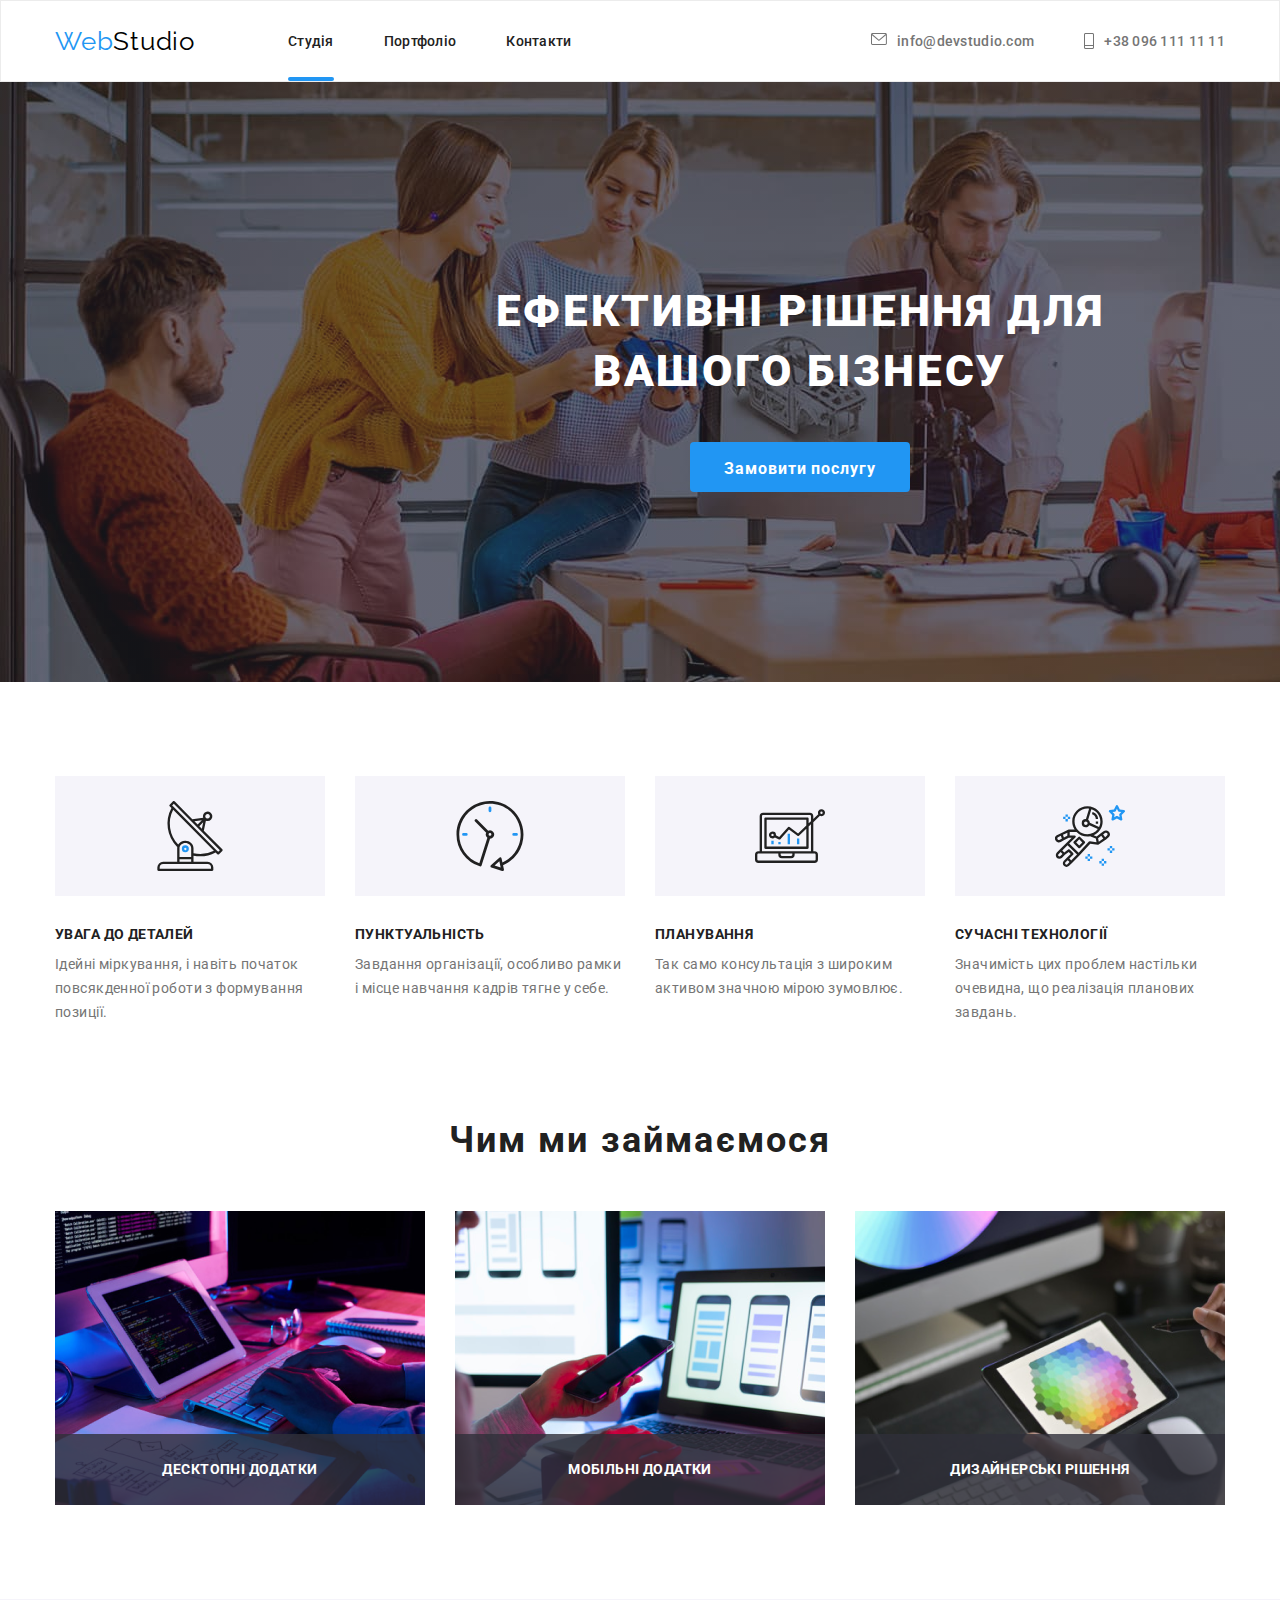
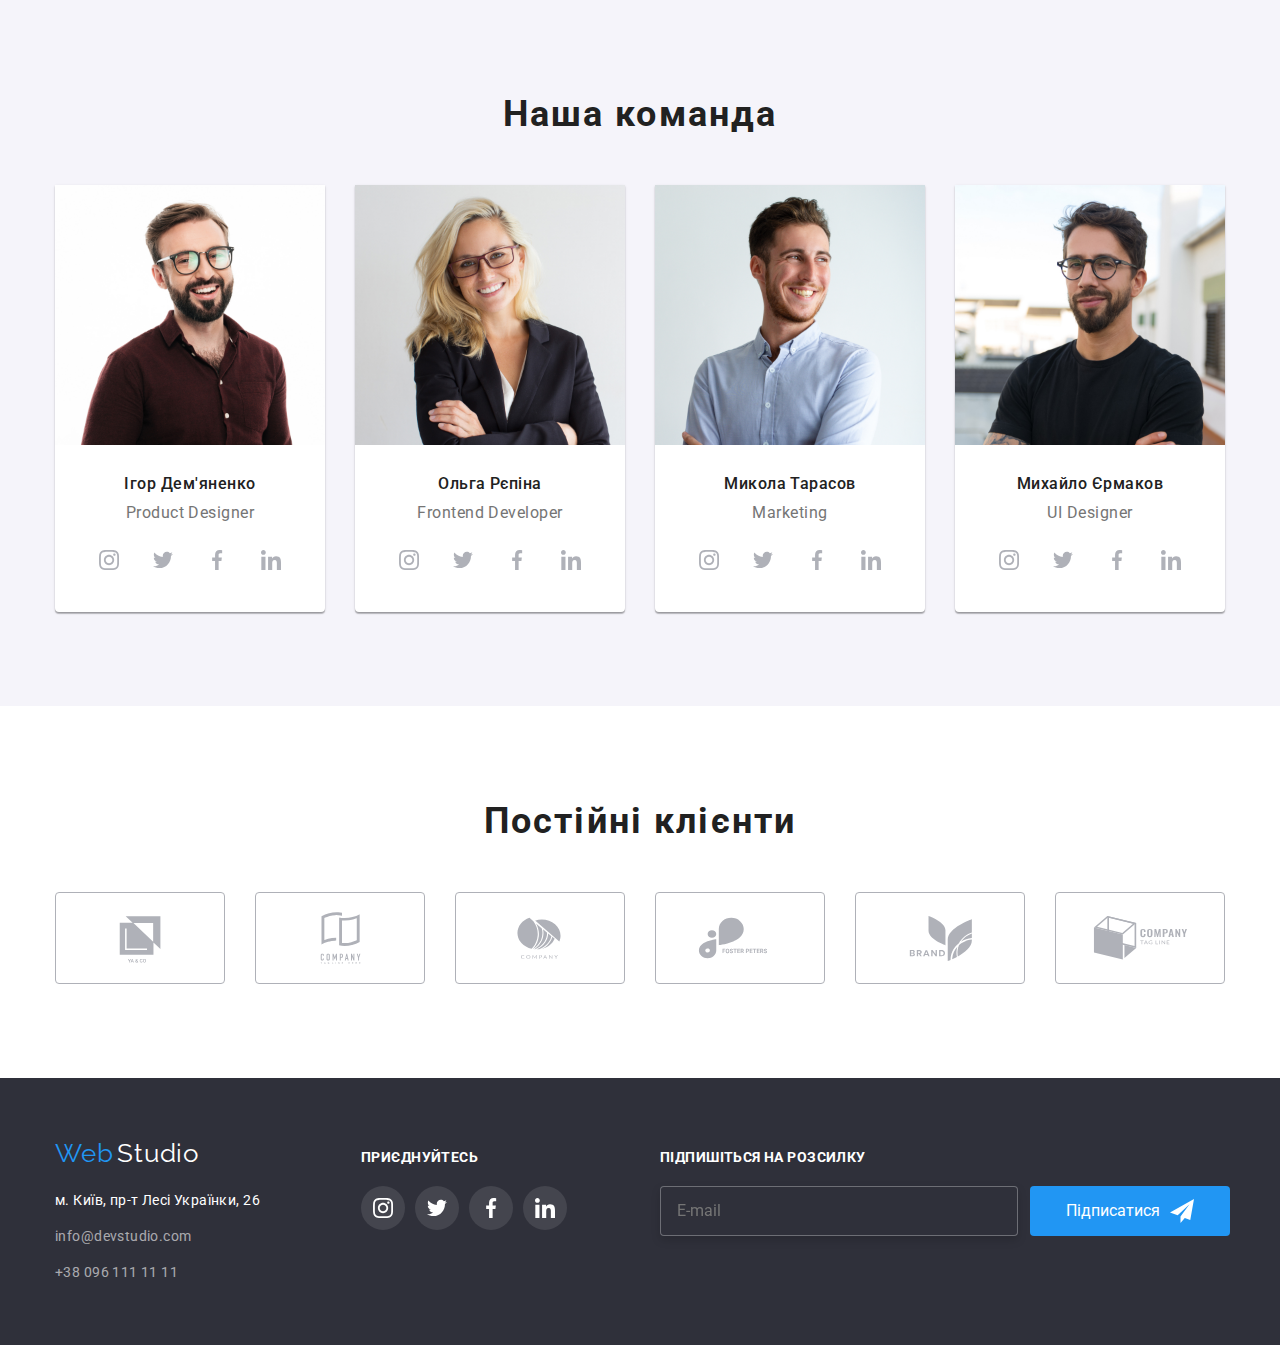
==== commit d1671cba: "зміни1" ====
--- a/index.html
+++ b/index.html
@@ -371,8 +371,10 @@
     <div class="footer-shell">
         <h3 class="footer-title">Підпишіться на розсилку</h3>
         <form class="footer-form">
-            <input type="email" name="user_email" class="footer-form-input" placeholder="E-mail">
-            <button type="submit" class="footer-form-submit">Підписатися
+            <label class="footer-form-field" for="user_email"></label> 
+            <input type="email" name="user_email" id="user_email" class="footer-form-input"
+            required placeholder="E-mail">
+                <button type="submit" class="footer-form-submit">Підписатися
                 <svg class="icon-send" width="24" height="24" >
                     <use href="./images/icons.svg#icon-send"></use>
                 </svg>
@@ -383,13 +385,13 @@
     </footer>
 <div class="backdrop is-hidden" data-modal>
     <div class="modal">
-        <button class="button-modal" type="button" data-modal-close>
-            <svg class="icon-close" width="30" height="30">
-            <use href="./images/icons.svg#close"></use>
+        <button class="modal-button" type="button" data-modal-close>
+            <svg class="icon-close" width="11" height="11">
+            <use class="icon-close" href="./images/icons.svg#close"></use>
             </svg>
         </button>
         <form class="modal-form" >
-        <span class="feedback-form">Залиште свої дані, ми вам передзвонимо</span>
+        <h2 class="feedback-form">Залиште свої дані, ми вам передзвонимо</h2>
             <label class="modal-form-field"> 
                 <span class="modal-form-desc">Ім'я</span>
                 <span class="modal-form-wrapper">   
--- a/css/styles.css
+++ b/css/styles.css
@@ -32,6 +32,7 @@
     letter-spacing: 0.03em;
     text-decoration: none;
     color: var(--accent-color); 
+    
     }
 .logo-st {
     font-family: 'Raleway', sans-serif;
@@ -40,6 +41,7 @@
     letter-spacing: 0.03em;
     text-decoration: none;
     color:var(--logo-color);
+   
     }
 .list, .link, .link-mail, .link-tel, .site-nav-list,
 .contact-nav-list, .button-list {
@@ -51,6 +53,7 @@
     transition: var(--transition-func);
     }
 .link, .link-mail, .link-tel {
+ 
     text-decoration: none;
     color: inherit;
     font-weight: 500;
@@ -73,12 +76,15 @@
 .link.current {
     position: relative;
     color: var(--accent-color);
+  }
+.site-nav-list .current {
+    color: var(--accent-color);  
 }
 
 .link.current:after {
     content: "";
     position: absolute;
-    top: 52px;
+    bottom: 0;
     left: 0;
     background-color: var(--accent-color);
     display: block;
@@ -121,13 +127,13 @@
     height: auto;
 }
 .page-header {
-    padding: 32px 0;
+    padding: 0;
     background-color:var(--background-header-color);
     border:1px solid var(--header-border);
     }
 /*--------------site nav--------------*/
 .site-nav-list .link {
-   
+    padding: 32px 0;
     color: var(--title-text-color) ;
     }
 .site-nav-list .contact-nav-list {
@@ -231,6 +237,10 @@
     min-width: 216px;
     height: 50px;
     }
+.button:hover, .button:focus {
+    background-color: var(--accent-color);
+    box-shadow: 0px 4px 4px rgba(0, 0, 0, 0.15); 
+}
 .button-list {
     display: flex;
     justify-content: center;
@@ -579,19 +589,21 @@
     display: flex;
     align-items: center;
     text-align: center;
-    padding-left: 28px;
+    justify-content: center;
+    gap: 10px;
     width: 200px;
     height: 50px;
     color: var(--hero-color);
     background:var(--accent-color);
     border: var(--accent-color);
+    border-radius: 4px;
+    cursor: pointer;
+}
+.footer-form-submit:hover, .footer-form-submit:focus {
+    background:var(--accent-color);
     box-shadow: 0px 4px 4px rgba(0, 0, 0, 0.15);
-    border-radius: 4px;
-    cursor: pointer;
-}
-.icon-send {
-    padding-left: 10px;
-}
+}
+
 .visually-hidden {
       position: absolute;
       white-space: nowrap;
@@ -616,16 +628,27 @@
     transition-property: visibility opacity;
     transition: var(--transition-func);
 }
-.button-modal {
+.modal-button {
+    display: flex;
+    align-items: center;
+    justify-content: center;
+    width: 30px;
+    height: 30px;
     position: absolute;
-    top: 0;
-    right: 0;
+    cursor: pointer;
+    top: 8px;
+    right: 8px;
     padding: 0;
-    margin: 0;
-    border: 0;
+    border:  1px solid rgba(0, 0, 0, 0.1);
+    border-radius: 50%;
+    background-color: var(--hero-color);
+ }
+ .modal-button:hover, .modal-button:focus {
+   fill: var(--accent-color);
+   transition: fill var(--transition-func);
  }
 .icon-close {
-    background: var(--hero-color);
+   color: var(--logo-color);
 }
 .modal {
     width: 100%;
@@ -656,10 +679,11 @@
     transition: opaciti;
 }
 .modal-form {
-    display: flex;
     flex-direction: column;
 }
 .feedback-form {
+    text-align: center;
+    margin-bottom: 12px;
     font-weight: 700;
     font-size: 20px;
     line-height: 1.15;
@@ -684,6 +708,7 @@
     border: 1px solid rgba(33, 33, 33, 0.2);
     border-radius: 4px;
     padding-left: 42px;
+   
     transition: border-color var(--transition-func);
 }
 .modal-form-input:focus {
@@ -696,6 +721,7 @@
 .modal-form-wrapper {
     display: block;
     position: relative;
+    margin-bottom: 10px;
      
 }
 .form-field-icon {
@@ -737,6 +763,8 @@
 }
 .modal-form-check:checked + .modal-form-check-desc::before {
 background-image: url(../images/icon-check.svg);
+border-color: transparent;
+transition: fill var(--transition-func);
 }
 .modal-form-check:focus + .modal-form-check-desc::before {
 outline: var(--accent-color);
@@ -748,13 +776,12 @@
     line-height: 1.714;
     letter-spacing: 0.03em;
     color: var(--ptimary-text-color);  
-    margin-bottom: 30px;
+    margin:20px 0 30px 0;
 }
 .modal-form-submit {
     display: block;
-    padding: 0;
-    margin-left: auto;
-    margin-right: auto;
+    padding: 10px 52px;
+    margin: 0 auto;
     width: 200px;
     height: 50px;
     color: var(--hero-color);
@@ -764,6 +791,9 @@
     border-radius: 4px;
     cursor: pointer;
 }
+.modal-form-submit:hover, .modal-form-submit:focus {
+    box-shadow: 0px 4px 4px rgba(0, 0, 0, 0.15);
+}
 .link-form{
     color: var(--accent-color);
 }--- a/css/styles.css
+++ b/css/styles.css
@@ -32,6 +32,7 @@
     letter-spacing: 0.03em;
     text-decoration: none;
     color: var(--accent-color); 
+    
     }
 .logo-st {
     font-family: 'Raleway', sans-serif;
@@ -40,6 +41,7 @@
     letter-spacing: 0.03em;
     text-decoration: none;
     color:var(--logo-color);
+   
     }
 .list, .link, .link-mail, .link-tel, .site-nav-list,
 .contact-nav-list, .button-list {
@@ -51,6 +53,7 @@
     transition: var(--transition-func);
     }
 .link, .link-mail, .link-tel {
+ 
     text-decoration: none;
     color: inherit;
     font-weight: 500;
@@ -73,12 +76,15 @@
 .link.current {
     position: relative;
     color: var(--accent-color);
+  }
+.site-nav-list .current {
+    color: var(--accent-color);  
 }
 
 .link.current:after {
     content: "";
     position: absolute;
-    top: 52px;
+    bottom: 0;
     left: 0;
     background-color: var(--accent-color);
     display: block;
@@ -121,13 +127,13 @@
     height: auto;
 }
 .page-header {
-    padding: 32px 0;
+    padding: 0;
     background-color:var(--background-header-color);
     border:1px solid var(--header-border);
     }
 /*--------------site nav--------------*/
 .site-nav-list .link {
-   
+    padding: 32px 0;
     color: var(--title-text-color) ;
     }
 .site-nav-list .contact-nav-list {
@@ -231,6 +237,10 @@
     min-width: 216px;
     height: 50px;
     }
+.button:hover, .button:focus {
+    background-color: var(--accent-color);
+    box-shadow: 0px 4px 4px rgba(0, 0, 0, 0.15); 
+}
 .button-list {
     display: flex;
     justify-content: center;
@@ -579,19 +589,21 @@
     display: flex;
     align-items: center;
     text-align: center;
-    padding-left: 28px;
+    justify-content: center;
+    gap: 10px;
     width: 200px;
     height: 50px;
     color: var(--hero-color);
     background:var(--accent-color);
     border: var(--accent-color);
+    border-radius: 4px;
+    cursor: pointer;
+}
+.footer-form-submit:hover, .footer-form-submit:focus {
+    background:var(--accent-color);
     box-shadow: 0px 4px 4px rgba(0, 0, 0, 0.15);
-    border-radius: 4px;
-    cursor: pointer;
-}
-.icon-send {
-    padding-left: 10px;
-}
+}
+
 .visually-hidden {
       position: absolute;
       white-space: nowrap;
@@ -616,16 +628,27 @@
     transition-property: visibility opacity;
     transition: var(--transition-func);
 }
-.button-modal {
+.modal-button {
+    display: flex;
+    align-items: center;
+    justify-content: center;
+    width: 30px;
+    height: 30px;
     position: absolute;
-    top: 0;
-    right: 0;
+    cursor: pointer;
+    top: 8px;
+    right: 8px;
     padding: 0;
-    margin: 0;
-    border: 0;
+    border:  1px solid rgba(0, 0, 0, 0.1);
+    border-radius: 50%;
+    background-color: var(--hero-color);
+ }
+ .modal-button:hover, .modal-button:focus {
+   fill: var(--accent-color);
+   transition: fill var(--transition-func);
  }
 .icon-close {
-    background: var(--hero-color);
+   color: var(--logo-color);
 }
 .modal {
     width: 100%;
@@ -656,10 +679,11 @@
     transition: opaciti;
 }
 .modal-form {
-    display: flex;
     flex-direction: column;
 }
 .feedback-form {
+    text-align: center;
+    margin-bottom: 12px;
     font-weight: 700;
     font-size: 20px;
     line-height: 1.15;
@@ -684,6 +708,7 @@
     border: 1px solid rgba(33, 33, 33, 0.2);
     border-radius: 4px;
     padding-left: 42px;
+   
     transition: border-color var(--transition-func);
 }
 .modal-form-input:focus {
@@ -696,6 +721,7 @@
 .modal-form-wrapper {
     display: block;
     position: relative;
+    margin-bottom: 10px;
      
 }
 .form-field-icon {
@@ -737,6 +763,8 @@
 }
 .modal-form-check:checked + .modal-form-check-desc::before {
 background-image: url(../images/icon-check.svg);
+border-color: transparent;
+transition: fill var(--transition-func);
 }
 .modal-form-check:focus + .modal-form-check-desc::before {
 outline: var(--accent-color);
@@ -748,13 +776,12 @@
     line-height: 1.714;
     letter-spacing: 0.03em;
     color: var(--ptimary-text-color);  
-    margin-bottom: 30px;
+    margin:20px 0 30px 0;
 }
 .modal-form-submit {
     display: block;
-    padding: 0;
-    margin-left: auto;
-    margin-right: auto;
+    padding: 10px 52px;
+    margin: 0 auto;
     width: 200px;
     height: 50px;
     color: var(--hero-color);
@@ -764,6 +791,9 @@
     border-radius: 4px;
     cursor: pointer;
 }
+.modal-form-submit:hover, .modal-form-submit:focus {
+    box-shadow: 0px 4px 4px rgba(0, 0, 0, 0.15);
+}
 .link-form{
     color: var(--accent-color);
 }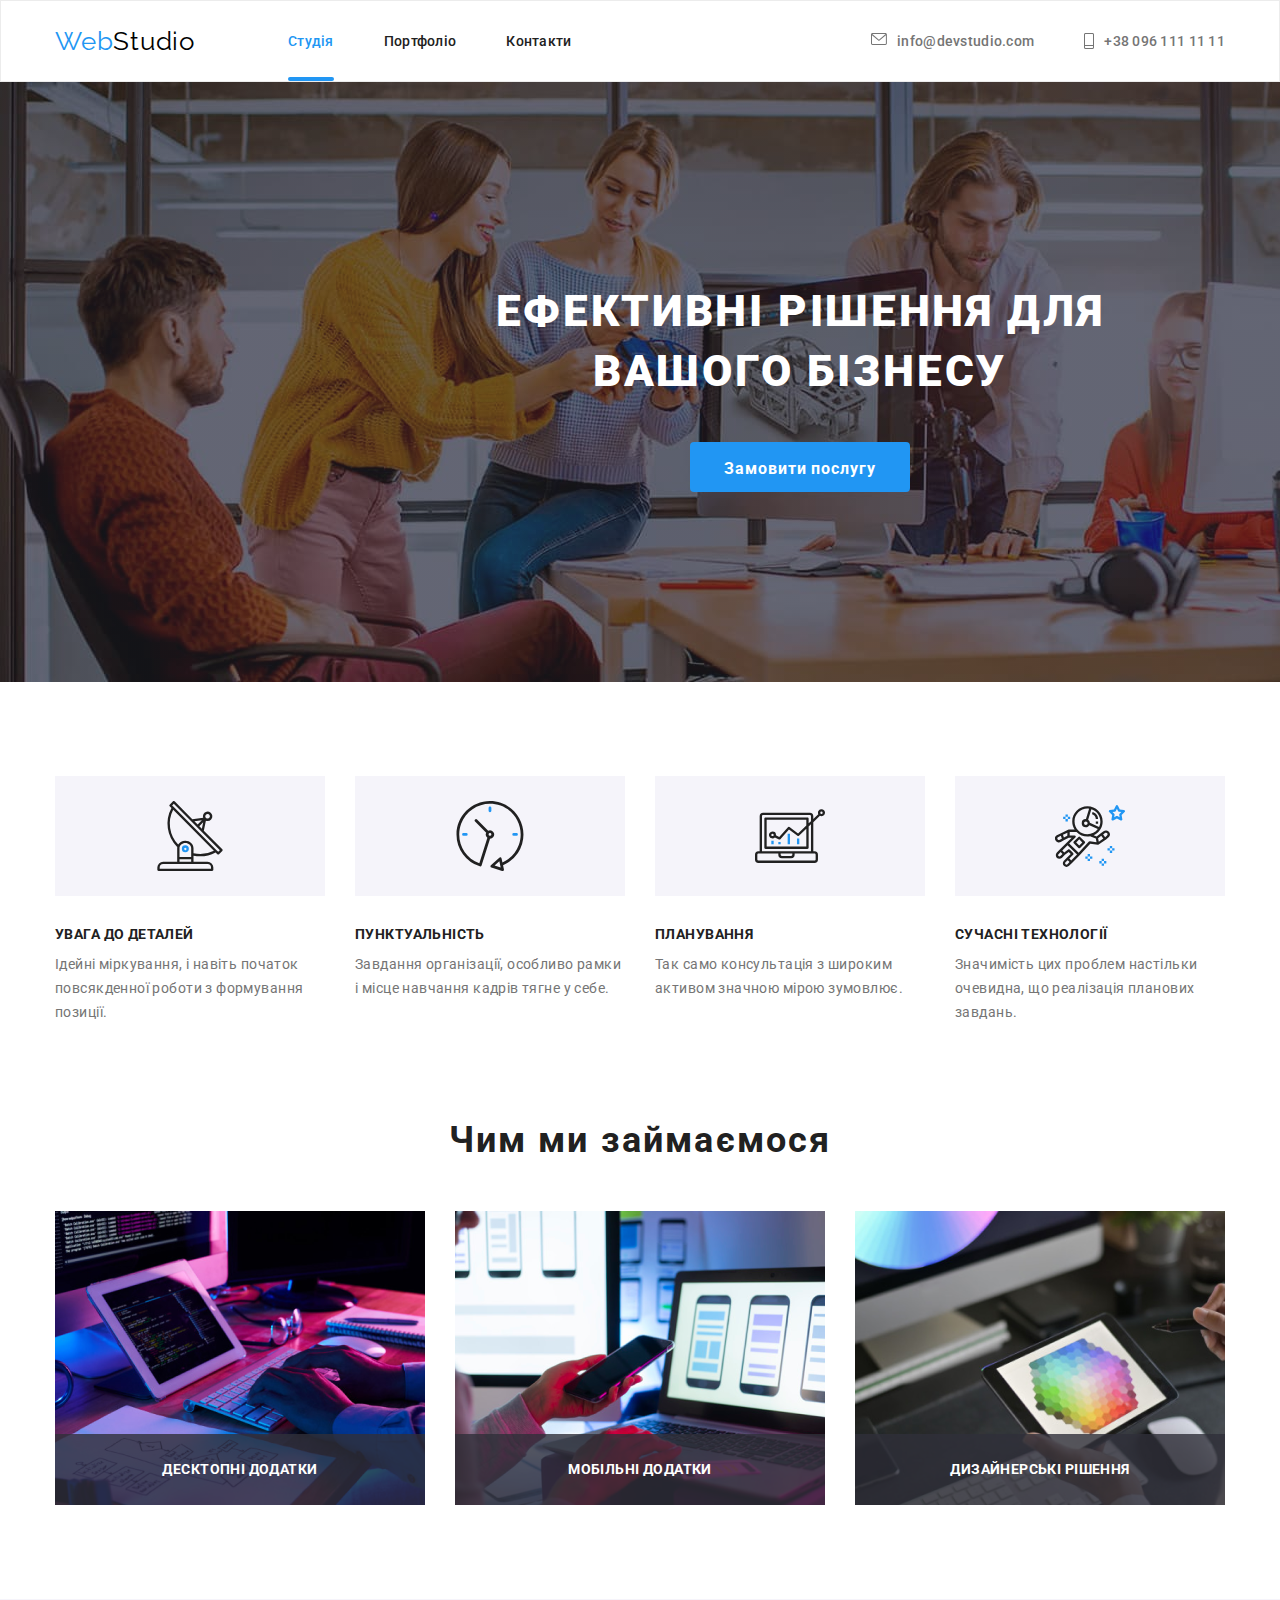
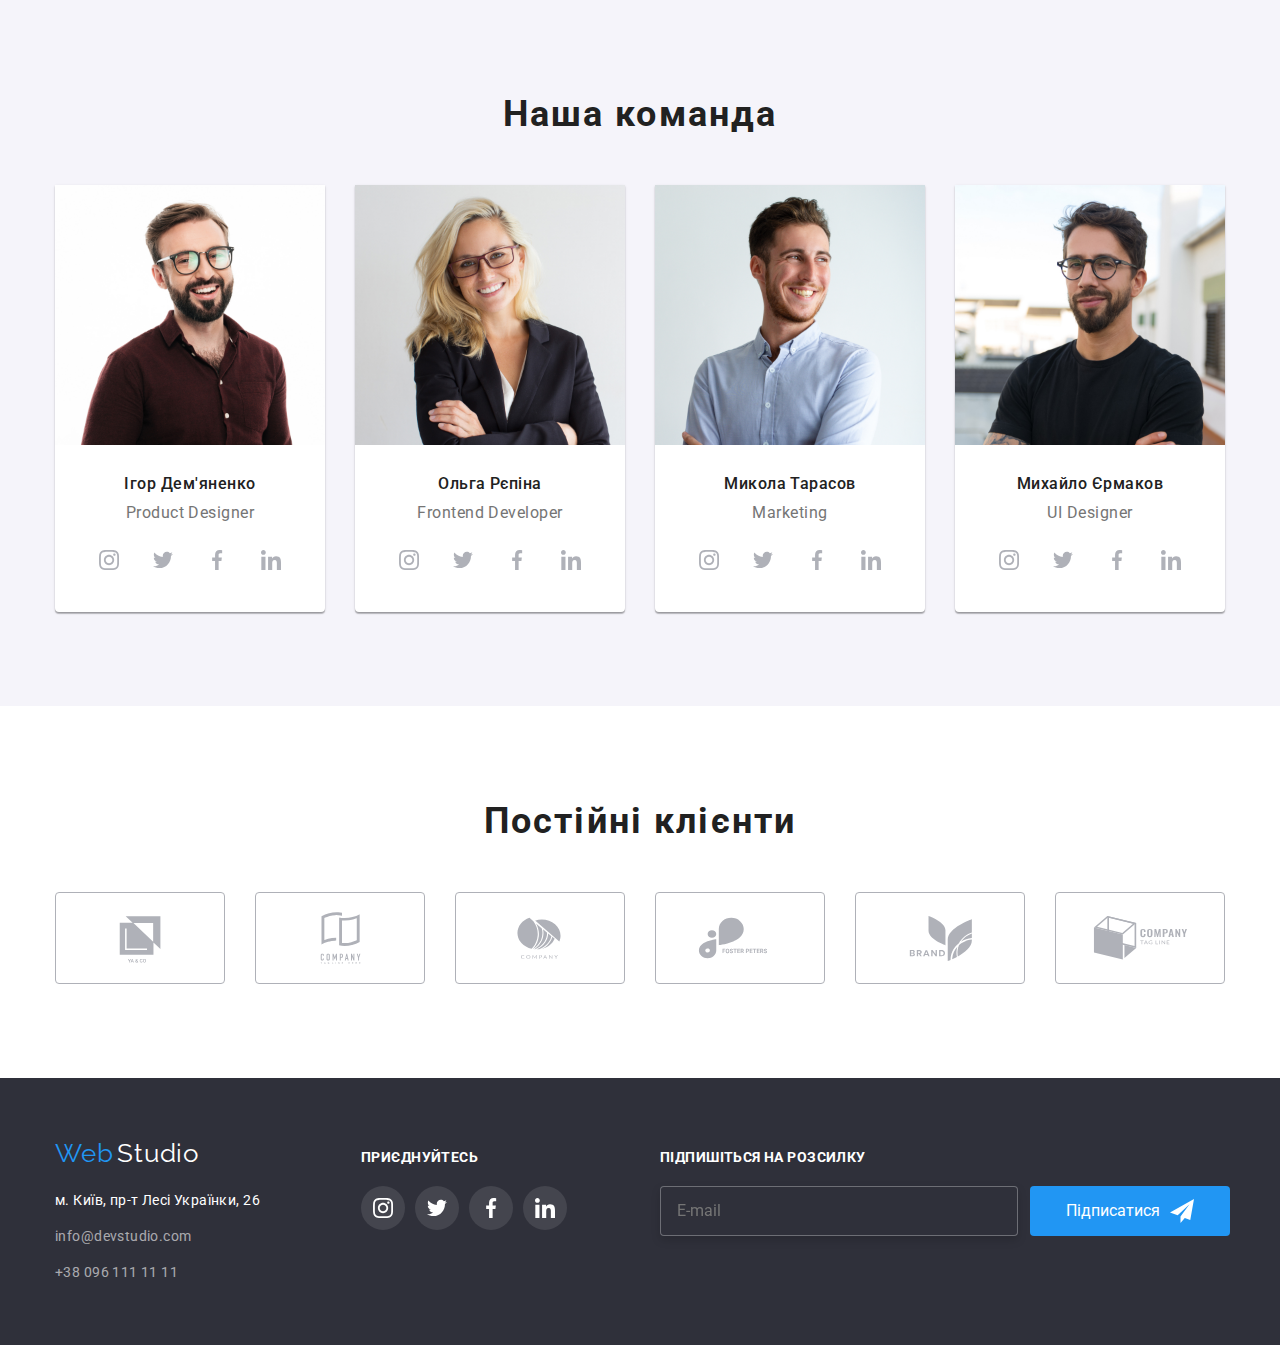
==== commit 71d0d86d: "hover button" ====
--- a/index.html
+++ b/index.html
@@ -24,9 +24,9 @@
         </div>
 
         <ul class="site-nav-list">
-            <li class=""> <a href="./index.html" class="link current">Студія</a></li>
-            <li> <a href="./portfolio.html" class="link">Портфоліо</a></li>
-            <li> <a href="" class="link">Контакти</a></li>
+            <li class=""> <a href="./index.html" class="header-link current">Студія</a></li>
+            <li> <a href="./portfolio.html" class="header-link">Портфоліо</a></li>
+            <li> <a href="" class="header-link">Контакти</a></li>
         </ul>
         </nav>
         <ul class="contact-nav-list">
@@ -400,7 +400,7 @@
                 <svg class="form-field-icon" width="18" height="18">
                     <use href="./images/icons.svg#person-form"></use> 
                 </svg>
-            </span>
+                </span>
             </label>
             <label class="modal-form-field"> 
                 <span class="modal-form-desc">Телефон</span>
@@ -424,8 +424,7 @@
             </label> 
             <label class="modal-form-field">   
                 <span class="modal-form-desc">Коментар</span>
-                <textarea name="user_message" class="modal-form-message" 
-                placeholder="Введіть текст"></textarea>
+                <textarea name="user_message" class="modal-form-message"placeholder="Введіть текст"></textarea>
             </label> 
                 <input id="accept-terms" type="checkbox" name="accept-terms" class="modal-form-check visually-hidden">
                 <label for="accept-terms" class="modal-form-check-desc">Погоджуюся з розсилкою та приймаю &nbsp;<a href="" class="link-form">Умови договору</a>
--- a/css/styles.css
+++ b/css/styles.css
@@ -3,6 +3,7 @@
     --ptimary-text-color:#757575;
     --title-text-color:#212121;
     --accent-color: #2196F3;
+    --hover-accent-color: #188CE8;
     --background-header-color: #FFFFFF; 
     --logo-color: #000000; 
     --background-hero-color: #2F303A; 
@@ -43,7 +44,7 @@
     color:var(--logo-color);
    
     }
-.list, .link, .link-mail, .link-tel, .site-nav-list,
+.header-link, .list, .link, .link-mail, .link-tel, .site-nav-list,
 .contact-nav-list, .button-list {
     display: flex;
     list-style: none;
@@ -52,7 +53,7 @@
     transition-property:color;
     transition: var(--transition-func);
     }
-.link, .link-mail, .link-tel {
+.header-link, .link, .link-mail, .link-tel {
  
     text-decoration: none;
     color: inherit;
@@ -61,8 +62,8 @@
     line-height: 1.17;
     letter-spacing: 0.02em;
     }
-.site-nav-list .link:hover,
-.site-nav-list .link:focus {
+.site-nav-list .header-link:hover, .link:hover,
+.site-nav-list .header-link:hover, .link:focus {
     color: var(--accent-color); 
    
     }
@@ -72,16 +73,11 @@
 .link-tel:focus{
     color: var(--accent-color); 
 }
-
-.link.current {
+.header-link.current {
     position: relative;
     color: var(--accent-color);
   }
-.site-nav-list .current {
-    color: var(--accent-color);  
-}
-
-.link.current:after {
+.header-link.current:after {
     content: "";
     position: absolute;
     bottom: 0;
@@ -132,7 +128,7 @@
     border:1px solid var(--header-border);
     }
 /*--------------site nav--------------*/
-.site-nav-list .link {
+.header-link {
     padding: 32px 0;
     color: var(--title-text-color) ;
     }
@@ -238,8 +234,9 @@
     height: 50px;
     }
 .button:hover, .button:focus {
-    background-color: var(--accent-color);
+    background-color: var(--hover-accent-color);
     box-shadow: 0px 4px 4px rgba(0, 0, 0, 0.15); 
+    transition: color var(--transition-func);
 }
 .button-list {
     display: flex;
@@ -594,14 +591,15 @@
     width: 200px;
     height: 50px;
     color: var(--hero-color);
-    background:var(--accent-color);
+    background-color:var(--accent-color);
     border: var(--accent-color);
     border-radius: 4px;
     cursor: pointer;
 }
 .footer-form-submit:hover, .footer-form-submit:focus {
-    background:var(--accent-color);
+    background-color:var(--hover-accent-color);
     box-shadow: 0px 4px 4px rgba(0, 0, 0, 0.15);
+    transition: color var(--transition-func);
 }
 
 .visually-hidden {
@@ -785,14 +783,16 @@
     width: 200px;
     height: 50px;
     color: var(--hero-color);
-    background:var(--accent-color);
+    background: var(--accent-color);
     border: var(--accent-color);
     box-shadow: 0px 4px 4px rgba(0, 0, 0, 0.15);
     border-radius: 4px;
     cursor: pointer;
 }
 .modal-form-submit:hover, .modal-form-submit:focus {
+    background-color: var(--hover-accent-color);
     box-shadow: 0px 4px 4px rgba(0, 0, 0, 0.15);
+    transition: color var(--transition-func);
 }
 .link-form{
     color: var(--accent-color);
--- a/css/styles.css
+++ b/css/styles.css
@@ -3,6 +3,7 @@
     --ptimary-text-color:#757575;
     --title-text-color:#212121;
     --accent-color: #2196F3;
+    --hover-accent-color: #188CE8;
     --background-header-color: #FFFFFF; 
     --logo-color: #000000; 
     --background-hero-color: #2F303A; 
@@ -43,7 +44,7 @@
     color:var(--logo-color);
    
     }
-.list, .link, .link-mail, .link-tel, .site-nav-list,
+.header-link, .list, .link, .link-mail, .link-tel, .site-nav-list,
 .contact-nav-list, .button-list {
     display: flex;
     list-style: none;
@@ -52,7 +53,7 @@
     transition-property:color;
     transition: var(--transition-func);
     }
-.link, .link-mail, .link-tel {
+.header-link, .link, .link-mail, .link-tel {
  
     text-decoration: none;
     color: inherit;
@@ -61,8 +62,8 @@
     line-height: 1.17;
     letter-spacing: 0.02em;
     }
-.site-nav-list .link:hover,
-.site-nav-list .link:focus {
+.site-nav-list .header-link:hover, .link:hover,
+.site-nav-list .header-link:hover, .link:focus {
     color: var(--accent-color); 
    
     }
@@ -72,16 +73,11 @@
 .link-tel:focus{
     color: var(--accent-color); 
 }
-
-.link.current {
+.header-link.current {
     position: relative;
     color: var(--accent-color);
   }
-.site-nav-list .current {
-    color: var(--accent-color);  
-}
-
-.link.current:after {
+.header-link.current:after {
     content: "";
     position: absolute;
     bottom: 0;
@@ -132,7 +128,7 @@
     border:1px solid var(--header-border);
     }
 /*--------------site nav--------------*/
-.site-nav-list .link {
+.header-link {
     padding: 32px 0;
     color: var(--title-text-color) ;
     }
@@ -238,8 +234,9 @@
     height: 50px;
     }
 .button:hover, .button:focus {
-    background-color: var(--accent-color);
+    background-color: var(--hover-accent-color);
     box-shadow: 0px 4px 4px rgba(0, 0, 0, 0.15); 
+    transition: color var(--transition-func);
 }
 .button-list {
     display: flex;
@@ -594,14 +591,15 @@
     width: 200px;
     height: 50px;
     color: var(--hero-color);
-    background:var(--accent-color);
+    background-color:var(--accent-color);
     border: var(--accent-color);
     border-radius: 4px;
     cursor: pointer;
 }
 .footer-form-submit:hover, .footer-form-submit:focus {
-    background:var(--accent-color);
+    background-color:var(--hover-accent-color);
     box-shadow: 0px 4px 4px rgba(0, 0, 0, 0.15);
+    transition: color var(--transition-func);
 }
 
 .visually-hidden {
@@ -785,14 +783,16 @@
     width: 200px;
     height: 50px;
     color: var(--hero-color);
-    background:var(--accent-color);
+    background: var(--accent-color);
     border: var(--accent-color);
     box-shadow: 0px 4px 4px rgba(0, 0, 0, 0.15);
     border-radius: 4px;
     cursor: pointer;
 }
 .modal-form-submit:hover, .modal-form-submit:focus {
+    background-color: var(--hover-accent-color);
     box-shadow: 0px 4px 4px rgba(0, 0, 0, 0.15);
+    transition: color var(--transition-func);
 }
 .link-form{
     color: var(--accent-color);
